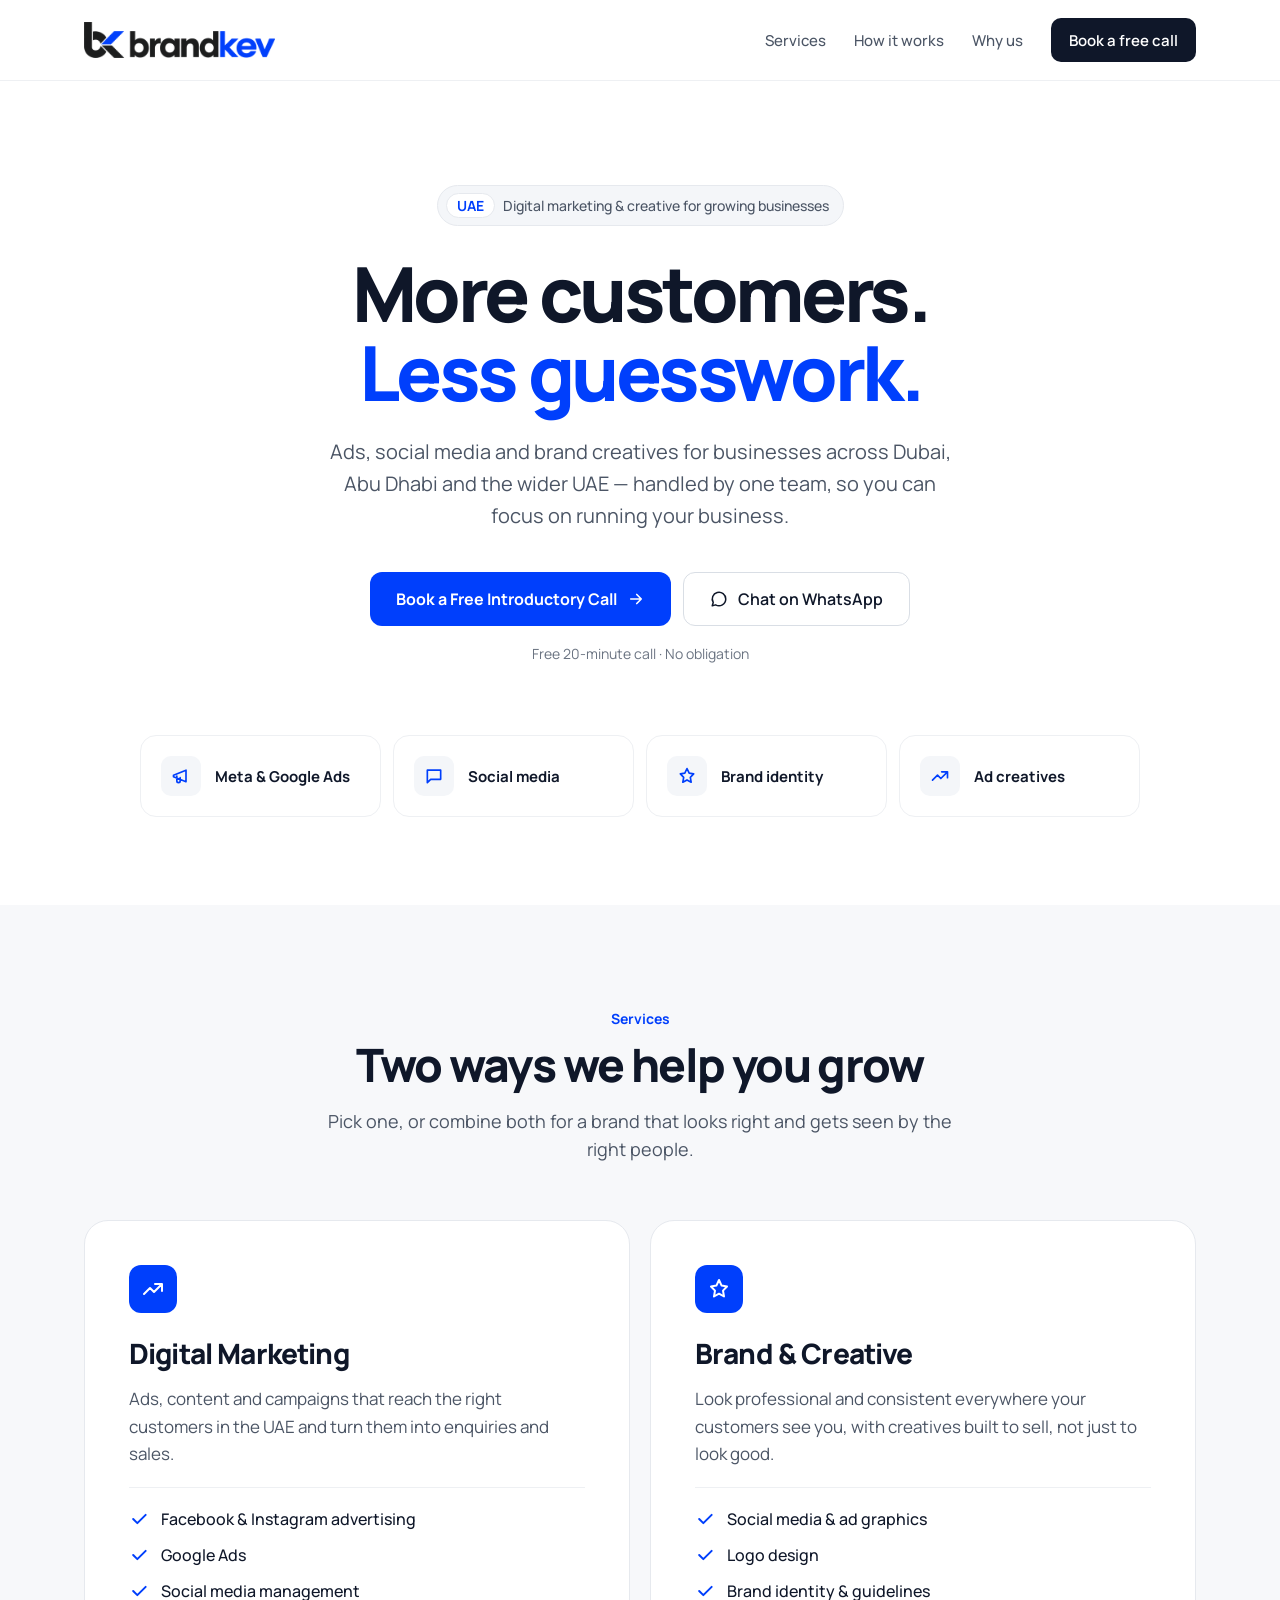
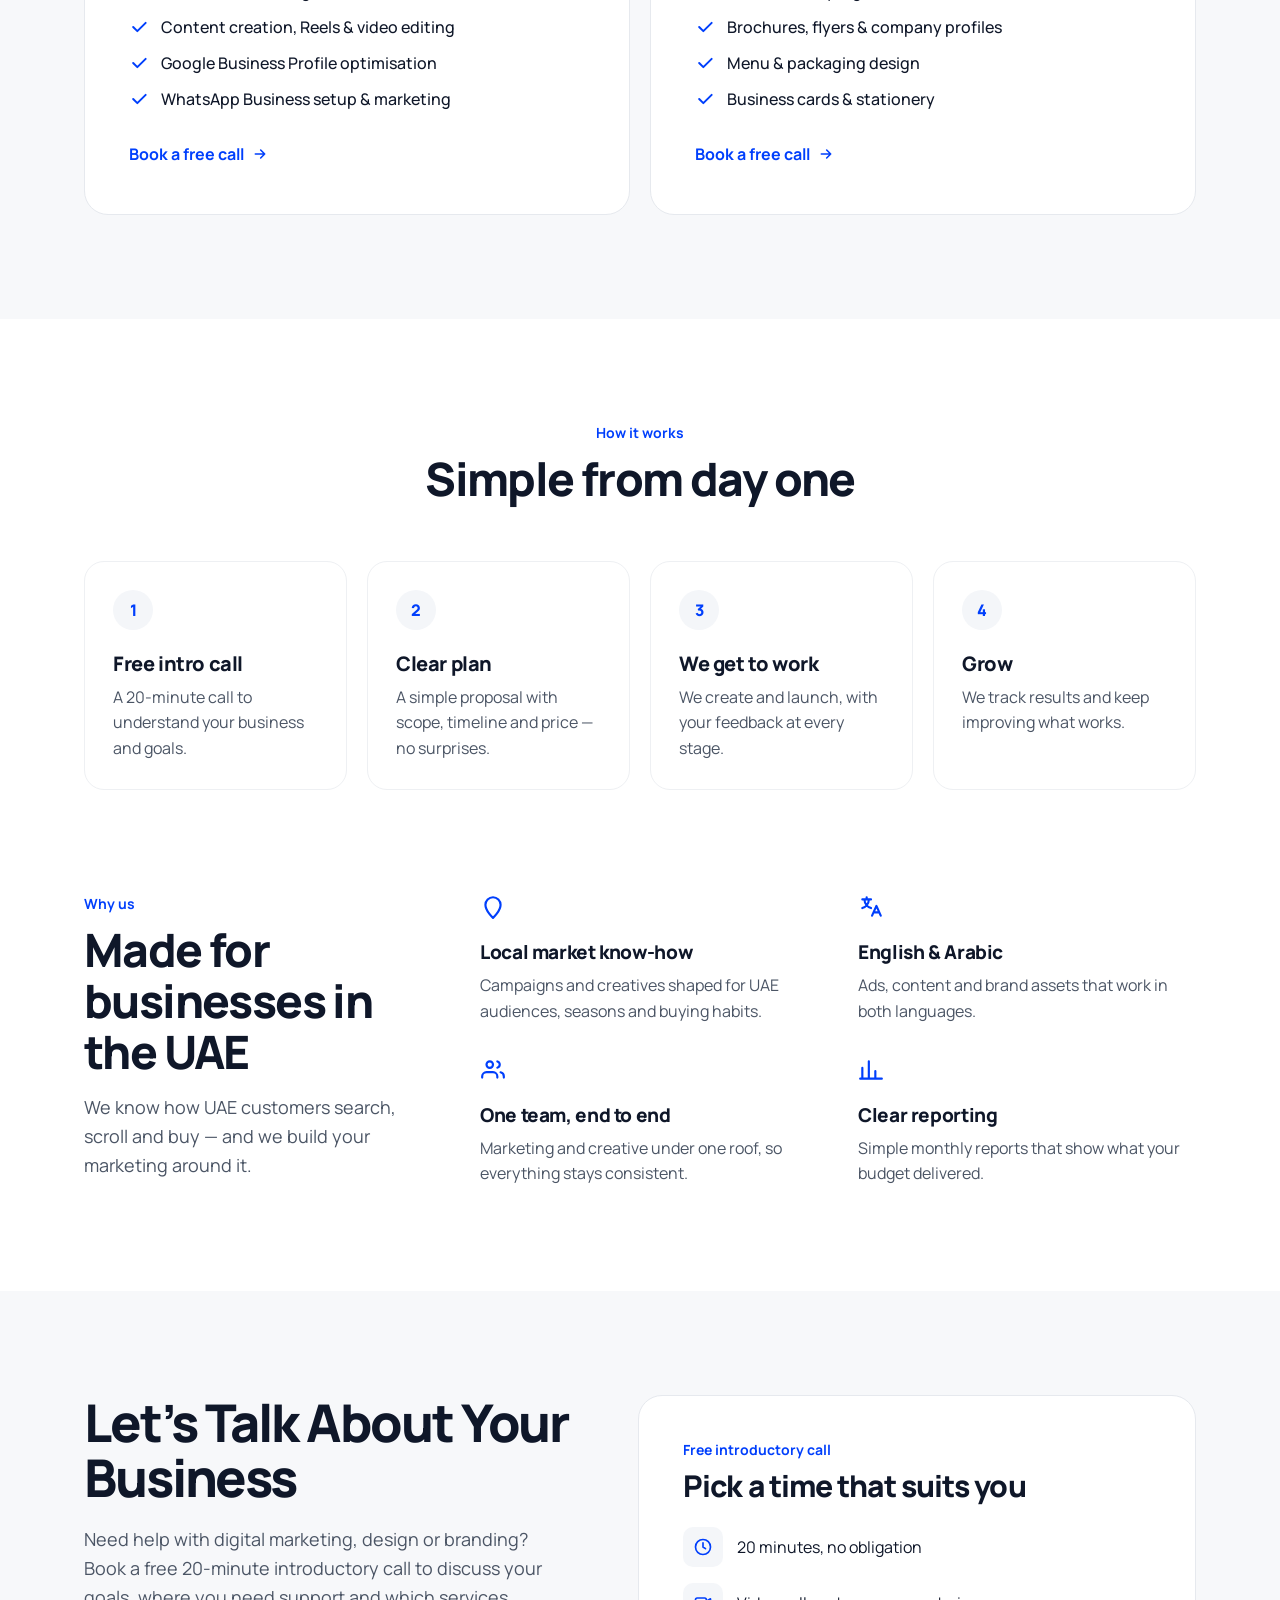
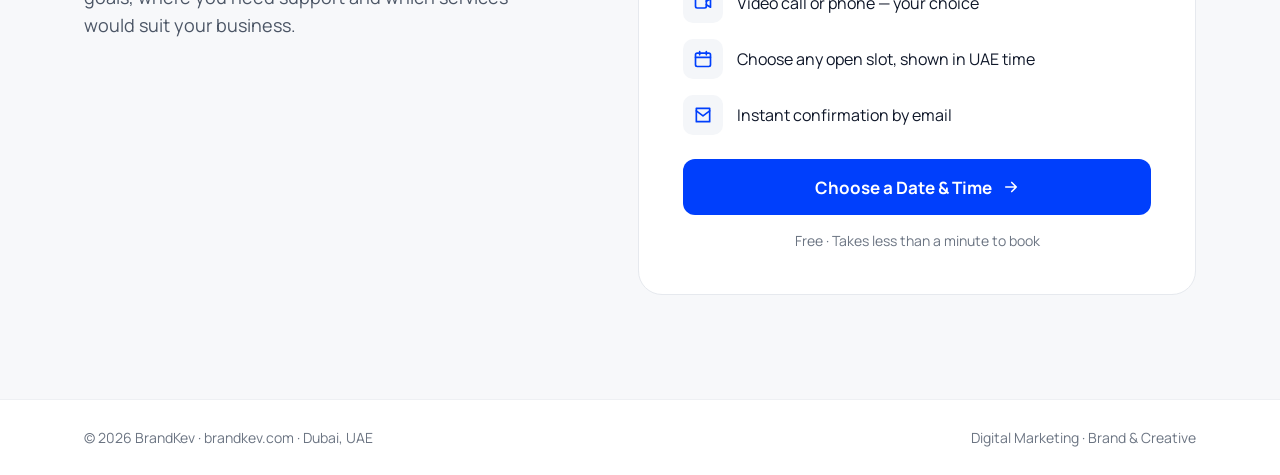
==== index.html @ bb79eb8d "Add files via upload" ====
<!doctype html>
<html lang="en">
<head>
<meta charset="utf-8">
<meta name="viewport" content="width=device-width, initial-scale=1">
<title>BrandKev — Digital Marketing &amp; Brand Creative in the UAE</title>
<meta name="description" content="BrandKev helps UAE businesses get more customers with Facebook, Instagram and Google Ads, social media, and brand creative. Book a free 20-minute introductory call.">
<link rel="icon" type="image/png" href="[data-uri]">
<link rel="preconnect" href="https://fonts.googleapis.com">
<link rel="preconnect" href="https://fonts.gstatic.com" crossorigin>
<link rel="stylesheet" href="https://fonts.googleapis.com/css2?family=Manrope:wght@400;500;600;700;800&display=swap">
<style>
  :root { --ink:#0F1729; --muted:#4B5565; --soft:#6B7482; --line:#EEF0F3; --line2:#E6E9EE; --bg2:#F7F8FA; --chip:#F4F6F9; --accent:#003FFC; }
  * { box-sizing: border-box; }
  html { scroll-behavior: smooth; }
  body { margin: 0; font-family: 'Manrope', system-ui, sans-serif; color: var(--ink); background: #fff; -webkit-font-smoothing: antialiased; }
  a { color: var(--ink); }
  .wrap { max-width: 1160px; margin: 0 auto; padding: 0 24px; }
  h1, h2, h3 { font-weight: 800; margin: 0; }
  h2 { font-size: clamp(32px, 4vw, 46px); line-height: 1.1; letter-spacing: -0.035em; margin-top: 12px; }
  .eyebrow { font-size: 14px; font-weight: 700; color: var(--accent); }
  .lead { font-size: 18px; line-height: 1.6; color: var(--muted); margin: 16px 0 0; }
  .center { text-align: center; max-width: 640px; margin: 0 auto 56px; }
  .btn { display: inline-flex; align-items: center; justify-content: center; gap: 10px; min-height: 52px; padding: 15px 26px; border-radius: 12px; font-weight: 700; font-size: 16px; text-decoration: none; }
  .btn-primary { background: var(--accent); color: #fff; }
  .btn-primary:hover { background: #0033CC; color: #fff; }
  .btn-ghost { background: #fff; border: 1px solid #D9DEE5; color: var(--ink); font-weight: 600; }
  .btn-ghost:hover { border-color: var(--ink); }

  header { border-bottom: 1px solid var(--line); background: #fff; position: sticky; top: 0; z-index: 10; }
  .nav { display: flex; flex-wrap: wrap; align-items: center; justify-content: space-between; gap: 16px; padding-top: 18px; padding-bottom: 18px; }
  .logo { display: flex; align-items: center; gap: 10px; text-decoration: none; }
  .logo-mark { width: 32px; height: 32px; border-radius: 9px; background: var(--accent); color: #fff; font-weight: 800; font-size: 17px; display: flex; align-items: center; justify-content: center; }
  .logo-name { font-weight: 800; font-size: 18px; letter-spacing: -0.02em; }
  nav { display: flex; flex-wrap: wrap; align-items: center; gap: 28px; font-size: 15px; font-weight: 500; }
  nav a { color: var(--muted); text-decoration: none; }
  nav a:hover { color: var(--ink); }
  nav a.nav-cta { background: var(--ink); color: #fff; font-weight: 600; padding: 11px 18px; border-radius: 10px; min-height: 44px; display: inline-flex; align-items: center; }
  @media (max-width: 640px) { nav a:not(.nav-cta) { display: none; } }

  .hero { padding: 104px 0 88px; }
  .hero-inner { max-width: 880px; margin: 0 auto; text-align: center; display: flex; flex-direction: column; align-items: center; }
  .badge { display: inline-flex; align-items: center; gap: 8px; background: var(--chip); border: 1px solid var(--line2); border-radius: 999px; padding: 7px 14px 7px 8px; font-size: 14px; font-weight: 500; color: var(--muted); }
  .badge span { background: #fff; border: 1px solid var(--line2); border-radius: 999px; padding: 2px 10px; font-weight: 700; color: var(--accent); }
  .hero h1 { font-size: clamp(42px, 6.2vw, 76px); line-height: 1.04; letter-spacing: -0.045em; margin-top: 28px; }
  .hero h1 em { font-style: normal; color: var(--accent); }
  .hero p.sub { font-size: 20px; line-height: 1.6; color: var(--muted); max-width: 640px; margin: 24px 0 0; }
  .hero-ctas { display: flex; flex-wrap: wrap; justify-content: center; gap: 12px; margin-top: 40px; }
  .hero .note { font-size: 14px; color: var(--soft); margin: 18px 0 0; }
  .chips { max-width: 1000px; margin: 72px auto 0; display: grid; grid-template-columns: repeat(auto-fit, minmax(200px, 1fr)); gap: 12px; }
  .chip { border: 1px solid var(--line); border-radius: 16px; padding: 20px; display: flex; align-items: center; gap: 14px; font-weight: 700; font-size: 15px; }
  .chip-icon { width: 40px; height: 40px; border-radius: 10px; background: var(--chip); color: var(--accent); display: flex; align-items: center; justify-content: center; flex: none; }

  .services { background: var(--bg2); padding: 104px 0; }
  .svc-grid { display: grid; grid-template-columns: repeat(auto-fit, minmax(min(100%, 340px), 1fr)); gap: 20px; }
  .svc { background: #fff; border: 1px solid var(--line2); border-radius: 24px; padding: clamp(28px, 4vw, 44px); display: flex; flex-direction: column; gap: 16px; }
  .svc-icon { width: 48px; height: 48px; border-radius: 12px; background: var(--accent); color: #fff; display: flex; align-items: center; justify-content: center; }
  .svc h3 { font-size: 28px; line-height: 1.15; letter-spacing: -0.03em; margin-top: 8px; }
  .svc p { font-size: 17px; line-height: 1.6; color: var(--muted); margin: 0; }
  .svc ul { list-style: none; padding: 20px 0 0; margin: 4px 0 0; border-top: 1px solid var(--line); display: flex; flex-direction: column; gap: 14px; font-size: 16px; font-weight: 500; }
  .svc li { display: flex; gap: 12px; align-items: flex-start; }
  .svc li svg { flex: none; margin-top: 1px; }
  .svc .more { margin-top: auto; padding-top: 12px; font-weight: 700; text-decoration: none; color: var(--accent); min-height: 44px; display: inline-flex; align-items: center; gap: 8px; align-self: flex-start; }

  .process { padding: 104px 0; }
  .steps { list-style: none; padding: 0; margin: 0; display: grid; grid-template-columns: repeat(auto-fit, minmax(230px, 1fr)); gap: 20px; }
  .steps li { border: 1px solid var(--line); border-radius: 20px; padding: 28px; }
  .step-num { width: 40px; height: 40px; border-radius: 999px; background: var(--chip); color: var(--accent); font-weight: 800; display: flex; align-items: center; justify-content: center; }
  .steps h3, .why h3 { font-size: 20px; letter-spacing: -0.02em; margin: 20px 0 8px; }
  .steps p, .why p.body { font-size: 16px; line-height: 1.6; color: var(--muted); margin: 0; }

  .why { padding: 0 0 104px; }
  .why-inner { display: flex; flex-wrap: wrap; gap: 56px; align-items: flex-start; }
  .why-intro { flex: 1 1 340px; min-width: 0; }
  .why-grid { flex: 999 1 560px; min-width: 0; display: grid; grid-template-columns: repeat(auto-fit, minmax(240px, 1fr)); gap: 32px 40px; }
  .why-grid h3 { margin-top: 14px; font-size: 19px; }

  .contact { background: var(--bg2); padding: 104px 0; }
  .contact-inner { display: flex; flex-wrap: wrap; gap: 56px; align-items: flex-start; }
  .contact-copy { flex: 1 1 360px; min-width: 0; }
  .contact-copy h2 { font-size: clamp(34px, 4.4vw, 52px); line-height: 1.06; letter-spacing: -0.04em; margin: 0; }
  .contact-copy p { font-size: 18px; line-height: 1.6; color: var(--muted); margin: 20px 0 0; max-width: 460px; }
  .book { flex: 1 1 420px; min-width: 0; background: #fff; border: 1px solid var(--line2); border-radius: 24px; padding: clamp(28px, 3.5vw, 44px); display: flex; flex-direction: column; gap: 24px; }
  .book h3 { font-size: 30px; line-height: 1.15; letter-spacing: -0.03em; margin-top: 10px; }
  .book ul { list-style: none; padding: 0; margin: 0; display: flex; flex-direction: column; gap: 16px; font-size: 16px; }
  .book li { display: flex; gap: 14px; align-items: center; }
  .book .btn { width: 100%; min-height: 56px; font-size: 17px; }
  .book .fine { font-size: 14px; color: var(--soft); margin: -8px 0 0; text-align: center; }

  footer { border-top: 1px solid var(--line); padding: 28px 0; }
  .foot { display: flex; flex-wrap: wrap; justify-content: space-between; gap: 16px; font-size: 14px; color: var(--soft); }
</style>
</head>
<body>

<header>
  <div class="wrap nav">
    <a class="logo" href="#top" aria-label="BrandKev home">
      <img src="[data-uri]" alt="BrandKev" width="192" height="36" style="display:block;height:36px;width:auto">
    </a>
    <nav aria-label="Main">
      <a href="#services">Services</a>
      <a href="#process">How it works</a>
      <a href="#why">Why us</a>
      <a class="nav-cta" href="https://cal.com/free-introductory-call" target="_blank" rel="noopener">Book a free call</a>
    </nav>
  </div>
</header>

<main id="top">
<section class="hero">
  <div class="wrap">
    <div class="hero-inner">
      <div class="badge"><span>UAE</span>Digital marketing &amp; creative for growing businesses</div>
      <h1>More customers.<br><em>Less guesswork.</em></h1>
      <p class="sub">Ads, social media and brand creatives for businesses across Dubai, Abu Dhabi and the wider UAE — handled by one team, so you can focus on running your business.</p>
      <div class="hero-ctas">
        <a class="btn btn-primary" href="https://cal.com/free-introductory-call" target="_blank" rel="noopener">Book a Free Introductory Call
          <svg aria-hidden="true" width="18" height="18" viewBox="0 0 24 24" fill="none" stroke="currentColor" stroke-width="2.2" stroke-linecap="round" stroke-linejoin="round"><path d="M5 12h14M13 6l6 6-6 6"/></svg></a>
        <a class="btn btn-ghost js-whatsapp" href="#contact" target="_blank" rel="noopener">
          <svg aria-hidden="true" width="18" height="18" viewBox="0 0 24 24" fill="none" stroke="currentColor" stroke-width="2" stroke-linecap="round" stroke-linejoin="round"><path d="M21 12a9 9 0 0 1-13.5 7.8L3 21l1.3-4.4A9 9 0 1 1 21 12z"/></svg>Chat on WhatsApp</a>
      </div>
      <p class="note">Free 20-minute call · No obligation</p>
    </div>
    <div class="chips">
      <div class="chip"><span class="chip-icon"><svg aria-hidden="true" width="20" height="20" viewBox="0 0 24 24" fill="none" stroke="currentColor" stroke-width="2" stroke-linecap="round" stroke-linejoin="round"><path d="M3 11l15-6v14L3 13zM7 12v6a2 2 0 0 0 4 0v-4"/></svg></span>Meta &amp; Google Ads</div>
      <div class="chip"><span class="chip-icon"><svg aria-hidden="true" width="20" height="20" viewBox="0 0 24 24" fill="none" stroke="currentColor" stroke-width="2" stroke-linecap="round" stroke-linejoin="round"><path d="M4 5h16v11H8l-4 4z"/></svg></span>Social media</div>
      <div class="chip"><span class="chip-icon"><svg aria-hidden="true" width="20" height="20" viewBox="0 0 24 24" fill="none" stroke="currentColor" stroke-width="2" stroke-linecap="round" stroke-linejoin="round"><path d="M12 3l2.6 5.6L20 9.5l-4 4.1 1 5.9-5-2.8-5 2.8 1-5.9-4-4.1 5.4-.9z"/></svg></span>Brand identity</div>
      <div class="chip"><span class="chip-icon"><svg aria-hidden="true" width="20" height="20" viewBox="0 0 24 24" fill="none" stroke="currentColor" stroke-width="2" stroke-linecap="round" stroke-linejoin="round"><path d="M3 17l6-6 4 4 8-8M14 7h7v7"/></svg></span>Ad creatives</div>
    </div>
  </div>
</section>

<section id="services" class="services">
  <div class="wrap">
    <div class="center">
      <div class="eyebrow">Services</div>
      <h2>Two ways we help you grow</h2>
      <p class="lead">Pick one, or combine both for a brand that looks right and gets seen by the right people.</p>
    </div>
    <div class="svc-grid">
      <article class="svc">
        <div class="svc-icon"><svg aria-hidden="true" width="24" height="24" viewBox="0 0 24 24" fill="none" stroke="currentColor" stroke-width="2" stroke-linecap="round" stroke-linejoin="round"><path d="M3 17l6-6 4 4 8-8M14 7h7v7"/></svg></div>
        <h3>Digital Marketing</h3>
        <p>Ads, content and campaigns that reach the right customers in the UAE and turn them into enquiries and sales.</p>
        <ul>
          <li><svg aria-hidden="true" width="20" height="20" viewBox="0 0 24 24" fill="none" stroke="#003FFC" stroke-width="2.4" stroke-linecap="round" stroke-linejoin="round"><path d="M5 12l5 5L20 7"/></svg>Facebook &amp; Instagram advertising</li>
          <li><svg aria-hidden="true" width="20" height="20" viewBox="0 0 24 24" fill="none" stroke="#003FFC" stroke-width="2.4" stroke-linecap="round" stroke-linejoin="round"><path d="M5 12l5 5L20 7"/></svg>Google Ads</li>
          <li><svg aria-hidden="true" width="20" height="20" viewBox="0 0 24 24" fill="none" stroke="#003FFC" stroke-width="2.4" stroke-linecap="round" stroke-linejoin="round"><path d="M5 12l5 5L20 7"/></svg>Social media management</li>
          <li><svg aria-hidden="true" width="20" height="20" viewBox="0 0 24 24" fill="none" stroke="#003FFC" stroke-width="2.4" stroke-linecap="round" stroke-linejoin="round"><path d="M5 12l5 5L20 7"/></svg>Content creation, Reels &amp; video editing</li>
          <li><svg aria-hidden="true" width="20" height="20" viewBox="0 0 24 24" fill="none" stroke="#003FFC" stroke-width="2.4" stroke-linecap="round" stroke-linejoin="round"><path d="M5 12l5 5L20 7"/></svg>Google Business Profile optimisation</li>
          <li><svg aria-hidden="true" width="20" height="20" viewBox="0 0 24 24" fill="none" stroke="#003FFC" stroke-width="2.4" stroke-linecap="round" stroke-linejoin="round"><path d="M5 12l5 5L20 7"/></svg>WhatsApp Business setup &amp; marketing</li>
        </ul>
        <a class="more" href="https://cal.com/free-introductory-call" target="_blank" rel="noopener">Book a free call
          <svg aria-hidden="true" width="16" height="16" viewBox="0 0 24 24" fill="none" stroke="currentColor" stroke-width="2.4" stroke-linecap="round" stroke-linejoin="round"><path d="M5 12h14M13 6l6 6-6 6"/></svg></a>
      </article>
      <article class="svc">
        <div class="svc-icon"><svg aria-hidden="true" width="24" height="24" viewBox="0 0 24 24" fill="none" stroke="currentColor" stroke-width="2" stroke-linecap="round" stroke-linejoin="round"><path d="M12 3l2.6 5.6L20 9.5l-4 4.1 1 5.9-5-2.8-5 2.8 1-5.9-4-4.1 5.4-.9z"/></svg></div>
        <h3>Brand &amp; Creative</h3>
        <p>Look professional and consistent everywhere your customers see you, with creatives built to sell, not just to look good.</p>
        <ul>
          <li><svg aria-hidden="true" width="20" height="20" viewBox="0 0 24 24" fill="none" stroke="#003FFC" stroke-width="2.4" stroke-linecap="round" stroke-linejoin="round"><path d="M5 12l5 5L20 7"/></svg>Social media &amp; ad graphics</li>
          <li><svg aria-hidden="true" width="20" height="20" viewBox="0 0 24 24" fill="none" stroke="#003FFC" stroke-width="2.4" stroke-linecap="round" stroke-linejoin="round"><path d="M5 12l5 5L20 7"/></svg>Logo design</li>
          <li><svg aria-hidden="true" width="20" height="20" viewBox="0 0 24 24" fill="none" stroke="#003FFC" stroke-width="2.4" stroke-linecap="round" stroke-linejoin="round"><path d="M5 12l5 5L20 7"/></svg>Brand identity &amp; guidelines</li>
          <li><svg aria-hidden="true" width="20" height="20" viewBox="0 0 24 24" fill="none" stroke="#003FFC" stroke-width="2.4" stroke-linecap="round" stroke-linejoin="round"><path d="M5 12l5 5L20 7"/></svg>Brochures, flyers &amp; company profiles</li>
          <li><svg aria-hidden="true" width="20" height="20" viewBox="0 0 24 24" fill="none" stroke="#003FFC" stroke-width="2.4" stroke-linecap="round" stroke-linejoin="round"><path d="M5 12l5 5L20 7"/></svg>Menu &amp; packaging design</li>
          <li><svg aria-hidden="true" width="20" height="20" viewBox="0 0 24 24" fill="none" stroke="#003FFC" stroke-width="2.4" stroke-linecap="round" stroke-linejoin="round"><path d="M5 12l5 5L20 7"/></svg>Business cards &amp; stationery</li>
        </ul>
        <a class="more" href="https://cal.com/free-introductory-call" target="_blank" rel="noopener">Book a free call
          <svg aria-hidden="true" width="16" height="16" viewBox="0 0 24 24" fill="none" stroke="currentColor" stroke-width="2.4" stroke-linecap="round" stroke-linejoin="round"><path d="M5 12h14M13 6l6 6-6 6"/></svg></a>
      </article>
    </div>
  </div>
</section>

<section id="process" class="process">
  <div class="wrap">
    <div class="center">
      <div class="eyebrow">How it works</div>
      <h2>Simple from day one</h2>
    </div>
    <ol class="steps">
      <li><div class="step-num">1</div><h3>Free intro call</h3><p>A 20-minute call to understand your business and goals.</p></li>
      <li><div class="step-num">2</div><h3>Clear plan</h3><p>A simple proposal with scope, timeline and price — no surprises.</p></li>
      <li><div class="step-num">3</div><h3>We get to work</h3><p>We create and launch, with your feedback at every stage.</p></li>
      <li><div class="step-num">4</div><h3>Grow</h3><p>We track results and keep improving what works.</p></li>
    </ol>
  </div>
</section>

<section id="why" class="why">
  <div class="wrap why-inner">
    <div class="why-intro">
      <div class="eyebrow">Why us</div>
      <h2>Made for businesses in the UAE</h2>
      <p class="lead">We know how UAE customers search, scroll and buy — and we build your marketing around it.</p>
    </div>
    <div class="why-grid">
      <div><svg aria-hidden="true" width="26" height="26" viewBox="0 0 24 24" fill="none" stroke="#003FFC" stroke-width="2" stroke-linecap="round" stroke-linejoin="round"><path d="M12 22s7-6.2 7-12a7 7 0 0 0-14 0c0 5.8 7 12 7 12z"/></svg><h3>Local market know-how</h3><p class="body">Campaigns and creatives shaped for UAE audiences, seasons and buying habits.</p></div>
      <div><svg aria-hidden="true" width="26" height="26" viewBox="0 0 24 24" fill="none" stroke="#003FFC" stroke-width="2" stroke-linecap="round" stroke-linejoin="round"><path d="M4 5h8M8 3v2M6 5c0 4 3 7 6 8M10 5c0 4-3 7-6 8M13 20l4-9 4 9M14.5 17h5"/></svg><h3>English &amp; Arabic</h3><p class="body">Ads, content and brand assets that work in both languages.</p></div>
      <div><svg aria-hidden="true" width="26" height="26" viewBox="0 0 24 24" fill="none" stroke="#003FFC" stroke-width="2" stroke-linecap="round" stroke-linejoin="round"><path d="M16 19v-1a4 4 0 0 0-4-4H6a4 4 0 0 0-4 4v1M9 4a3 3 0 1 0 0 6 3 3 0 0 0 0-6M22 19v-1a4 4 0 0 0-3-3.9M16 4.1a3 3 0 0 1 0 5.8"/></svg><h3>One team, end to end</h3><p class="body">Marketing and creative under one roof, so everything stays consistent.</p></div>
      <div><svg aria-hidden="true" width="26" height="26" viewBox="0 0 24 24" fill="none" stroke="#003FFC" stroke-width="2" stroke-linecap="round" stroke-linejoin="round"><path d="M4 20V10M10 20V4M16 20v-7M22 20H2"/></svg><h3>Clear reporting</h3><p class="body">Simple monthly reports that show what your budget delivered.</p></div>
    </div>
  </div>
</section>

<section id="contact" class="contact">
  <div class="wrap contact-inner">
    <div class="contact-copy">
      <h2>Let’s Talk About Your Business</h2>
      <p>Need help with digital marketing, design or branding? Book a free 20-minute introductory call to discuss your goals, where you need support and which services would suit your business.</p>
    </div>
    <div class="book">
      <div>
        <div class="eyebrow">Free introductory call</div>
        <h3>Pick a time that suits you</h3>
      </div>
      <ul>
        <li><span class="chip-icon"><svg aria-hidden="true" width="20" height="20" viewBox="0 0 24 24" fill="none" stroke="currentColor" stroke-width="2" stroke-linecap="round" stroke-linejoin="round"><circle cx="12" cy="12" r="9"/><path d="M12 7v5l3 2"/></svg></span>20 minutes, no obligation</li>
        <li><span class="chip-icon"><svg aria-hidden="true" width="20" height="20" viewBox="0 0 24 24" fill="none" stroke="currentColor" stroke-width="2" stroke-linecap="round" stroke-linejoin="round"><rect x="3" y="6" width="13" height="12" rx="2"/><path d="M16 10l5-3v10l-5-3"/></svg></span>Video call or phone — your choice</li>
        <li><span class="chip-icon"><svg aria-hidden="true" width="20" height="20" viewBox="0 0 24 24" fill="none" stroke="currentColor" stroke-width="2" stroke-linecap="round" stroke-linejoin="round"><rect x="3" y="5" width="18" height="16" rx="2"/><path d="M3 10h18M8 3v4M16 3v4"/></svg></span>Choose any open slot, shown in UAE time</li>
        <li><span class="chip-icon"><svg aria-hidden="true" width="20" height="20" viewBox="0 0 24 24" fill="none" stroke="currentColor" stroke-width="2" stroke-linecap="round" stroke-linejoin="round"><path d="M4 4h16v16H4z"/><path d="M4 7l8 6 8-6"/></svg></span>Instant confirmation by email</li>
      </ul>
      <a class="btn btn-primary" href="https://cal.com/free-introductory-call" target="_blank" rel="noopener">Choose a Date &amp; Time
        <svg aria-hidden="true" width="18" height="18" viewBox="0 0 24 24" fill="none" stroke="currentColor" stroke-width="2.2" stroke-linecap="round" stroke-linejoin="round"><path d="M5 12h14M13 6l6 6-6 6"/></svg></a>
      <p class="fine">Free · Takes less than a minute to book</p>
    </div>
  </div>
</section>
</main>

<footer>
  <div class="wrap foot">
    <span>© 2026 BrandKev · brandkev.com · Dubai, UAE</span>
    <span>Digital Marketing · Brand &amp; Creative</span>
  </div>
</footer>

<script>
  // Builds the WhatsApp link when the page loads, so the number isn't written out in the page text.
  (function () {
    var p = ['971', '528', '652', '872'];
    var msg = encodeURIComponent("Hi BrandKev, I'd like to know more about your services.");
    var url = 'https://wa.me/' + p.join('') + '?text=' + msg;
    document.querySelectorAll('.js-whatsapp').forEach(function (a) { a.href = url; });
  })();
</script>
</body>
</html>
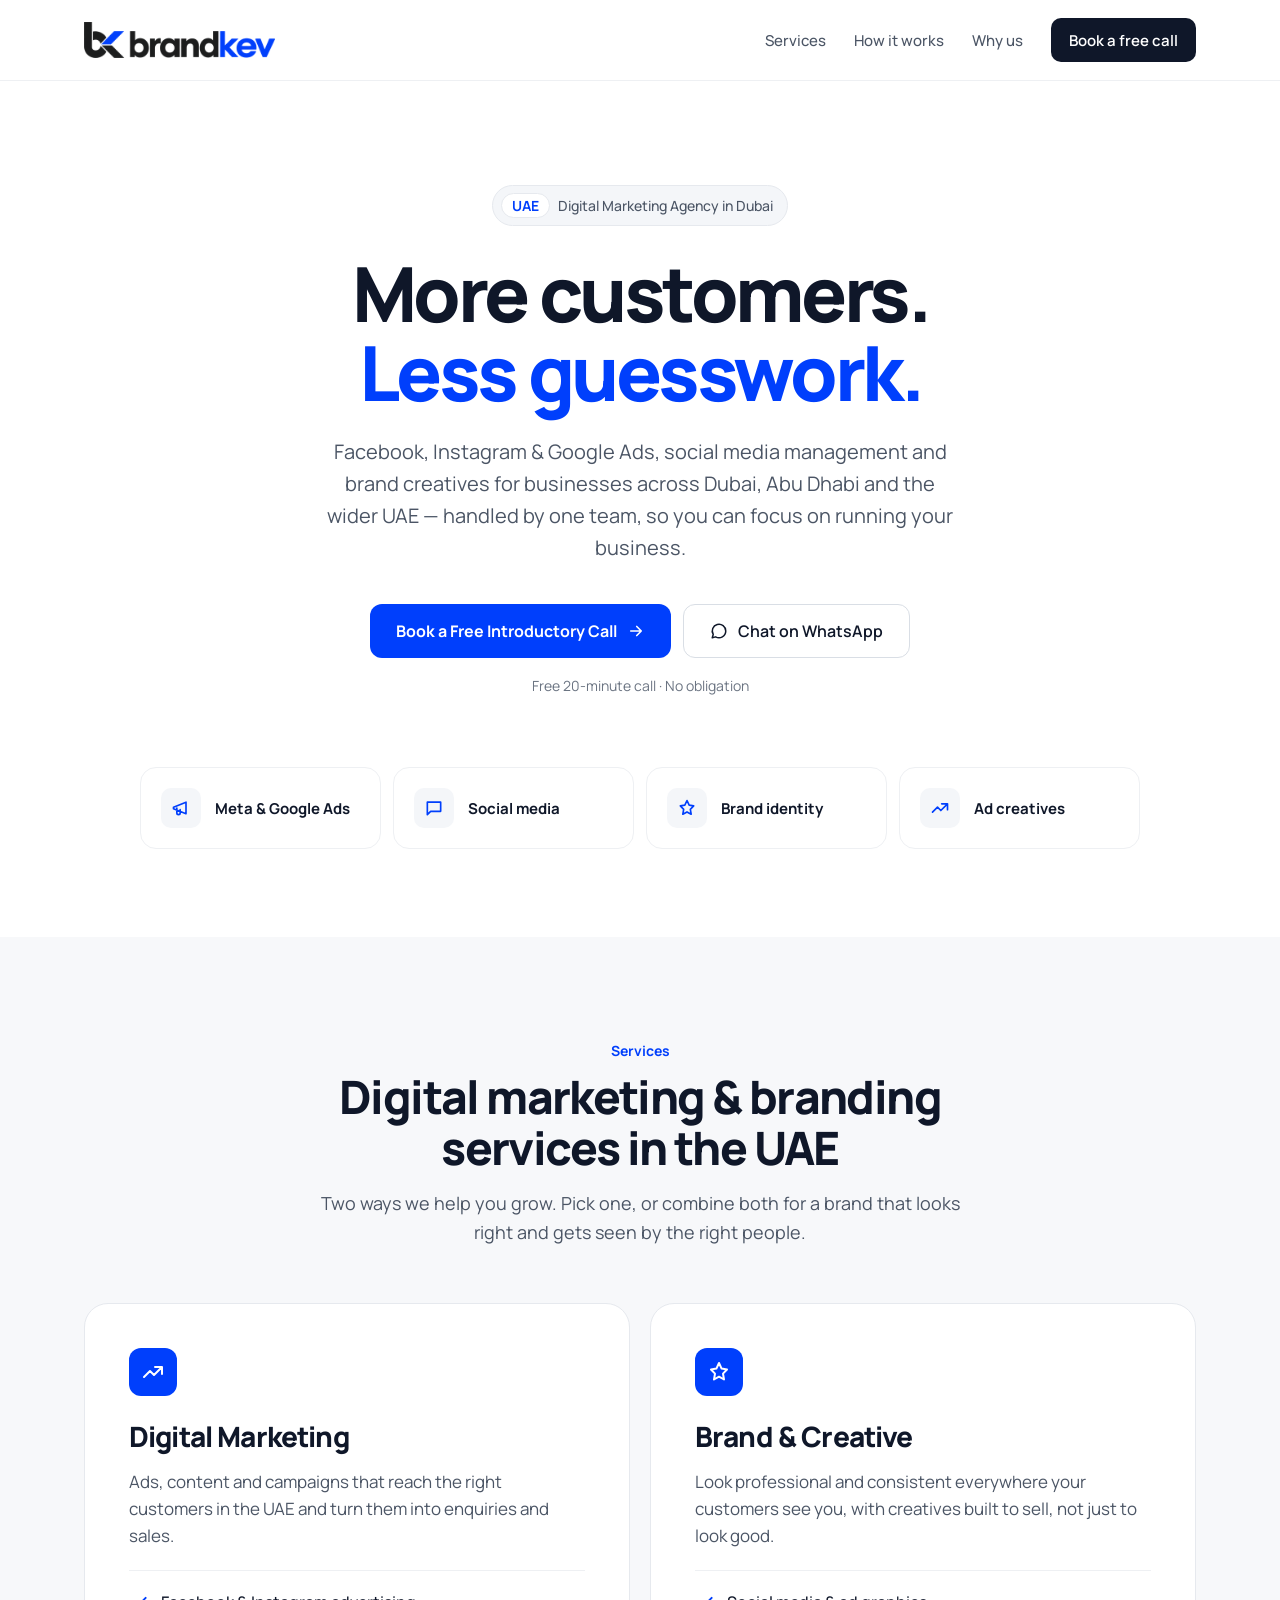
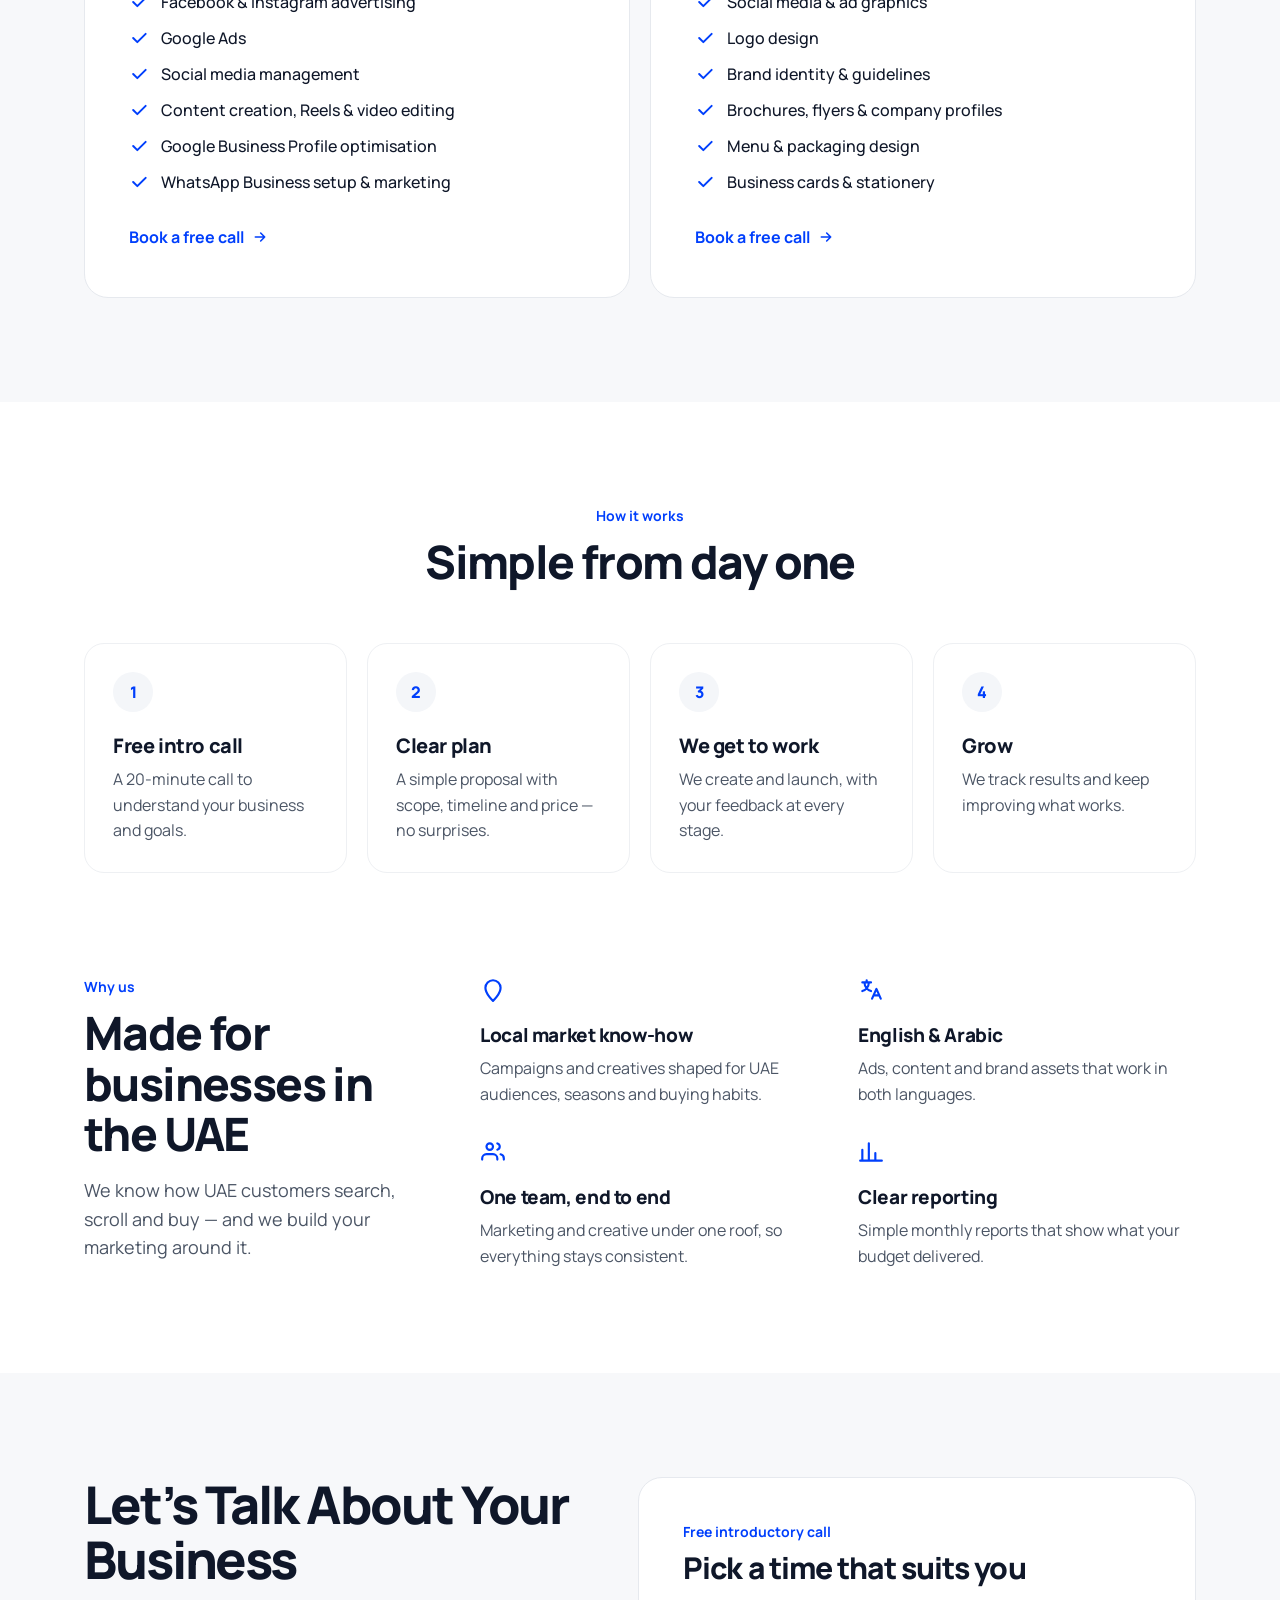
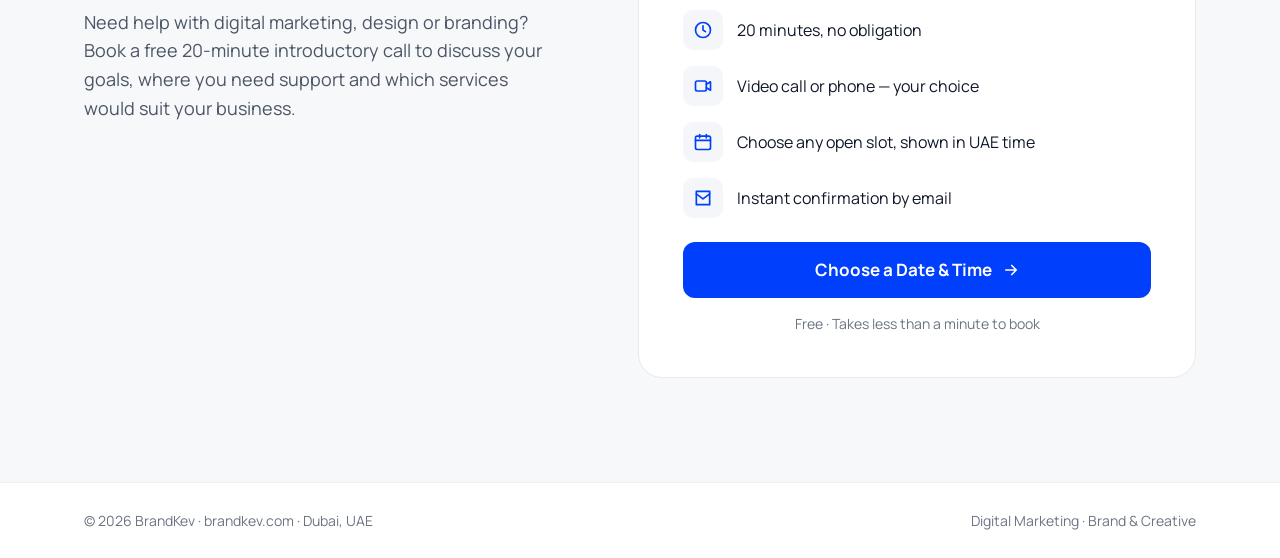
==== commit 6d3d8a86: "Add files via upload" ====
--- a/index.html
+++ b/index.html
@@ -3,8 +3,75 @@
 <head>
 <meta charset="utf-8">
 <meta name="viewport" content="width=device-width, initial-scale=1">
-<title>BrandKev — Digital Marketing &amp; Brand Creative in the UAE</title>
-<meta name="description" content="BrandKev helps UAE businesses get more customers with Facebook, Instagram and Google Ads, social media, and brand creative. Book a free 20-minute introductory call.">
+<title>BrandKev | Digital Marketing Agency in Dubai, UAE</title>
+<meta name="description" content="BrandKev is a digital marketing agency in Dubai helping UAE businesses grow with Facebook, Instagram &amp; Google Ads, social media management and brand design. Book a free 20-minute call.">
+<link rel="canonical" href="https://www.brandkev.com/">
+<meta name="robots" content="index, follow">
+<meta name="theme-color" content="#003FFC">
+<link rel="apple-touch-icon" href="/apple-touch-icon.png">
+
+<meta property="og:type" content="website">
+<meta property="og:site_name" content="BrandKev">
+<meta property="og:locale" content="en_AE">
+<meta property="og:url" content="https://www.brandkev.com/">
+<meta property="og:title" content="BrandKev | Digital Marketing Agency in Dubai, UAE">
+<meta property="og:description" content="Ads, social media and brand creatives for businesses across Dubai, Abu Dhabi and the UAE. Book a free 20-minute introductory call.">
+<meta property="og:image" content="https://www.brandkev.com/og-image.png">
+<meta property="og:image:width" content="1200">
+<meta property="og:image:height" content="630">
+<meta property="og:image:alt" content="BrandKev — Digital Marketing &amp; Brand Creative, Dubai and the UAE">
+<meta name="twitter:card" content="summary_large_image">
+<meta name="twitter:title" content="BrandKev | Digital Marketing Agency in Dubai, UAE">
+<meta name="twitter:description" content="Ads, social media and brand creatives for businesses across Dubai, Abu Dhabi and the UAE.">
+<meta name="twitter:image" content="https://www.brandkev.com/og-image.png">
+
+<script type="application/ld+json">
+{
+  "@context": "https://schema.org",
+  "@type": "ProfessionalService",
+  "@id": "https://www.brandkev.com/#business",
+  "name": "BrandKev",
+  "description": "Digital marketing and brand creative agency for businesses in Dubai and across the UAE.",
+  "url": "https://www.brandkev.com/",
+  "logo": "https://www.brandkev.com/logo-full.png",
+  "image": "https://www.brandkev.com/og-image.png",
+  "address": { "@type": "PostalAddress", "addressLocality": "Dubai", "addressCountry": "AE" },
+  "areaServed": [
+    { "@type": "City", "name": "Dubai" },
+    { "@type": "City", "name": "Abu Dhabi" },
+    { "@type": "City", "name": "Sharjah" },
+    { "@type": "Country", "name": "United Arab Emirates" }
+  ],
+  "knowsLanguage": ["en", "ar"],
+  "hasOfferCatalog": {
+    "@type": "OfferCatalog",
+    "name": "Services",
+    "itemListElement": [
+      { "@type": "OfferCatalog", "name": "Digital Marketing", "itemListElement": [
+        { "@type": "Offer", "itemOffered": { "@type": "Service", "name": "Facebook & Instagram advertising" } },
+        { "@type": "Offer", "itemOffered": { "@type": "Service", "name": "Google Ads management" } },
+        { "@type": "Offer", "itemOffered": { "@type": "Service", "name": "Social media management" } },
+        { "@type": "Offer", "itemOffered": { "@type": "Service", "name": "Content creation, Reels & video editing" } },
+        { "@type": "Offer", "itemOffered": { "@type": "Service", "name": "Google Business Profile optimisation" } },
+        { "@type": "Offer", "itemOffered": { "@type": "Service", "name": "WhatsApp Business setup & marketing" } }
+      ]},
+      { "@type": "OfferCatalog", "name": "Brand & Creative", "itemListElement": [
+        { "@type": "Offer", "itemOffered": { "@type": "Service", "name": "Social media & ad graphics" } },
+        { "@type": "Offer", "itemOffered": { "@type": "Service", "name": "Logo design" } },
+        { "@type": "Offer", "itemOffered": { "@type": "Service", "name": "Brand identity & guidelines" } },
+        { "@type": "Offer", "itemOffered": { "@type": "Service", "name": "Brochures, flyers & company profiles" } },
+        { "@type": "Offer", "itemOffered": { "@type": "Service", "name": "Menu & packaging design" } },
+        { "@type": "Offer", "itemOffered": { "@type": "Service", "name": "Business cards & stationery" } }
+      ]}
+    ]
+  },
+  "potentialAction": {
+    "@type": "ReserveAction",
+    "name": "Book a free 20-minute introductory call",
+    "target": "https://cal.com/free-introductory-call"
+  }
+}
+</script>
 <link rel="icon" type="image/png" href="[data-uri]">
 <link rel="preconnect" href="https://fonts.googleapis.com">
 <link rel="preconnect" href="https://fonts.gstatic.com" crossorigin>
@@ -42,7 +109,8 @@
   .hero-inner { max-width: 880px; margin: 0 auto; text-align: center; display: flex; flex-direction: column; align-items: center; }
   .badge { display: inline-flex; align-items: center; gap: 8px; background: var(--chip); border: 1px solid var(--line2); border-radius: 999px; padding: 7px 14px 7px 8px; font-size: 14px; font-weight: 500; color: var(--muted); }
   .badge span { background: #fff; border: 1px solid var(--line2); border-radius: 999px; padding: 2px 10px; font-weight: 700; color: var(--accent); }
-  .hero h1 { font-size: clamp(42px, 6.2vw, 76px); line-height: 1.04; letter-spacing: -0.045em; margin-top: 28px; }
+  .hero h1 { display: flex; flex-direction: column; align-items: center; margin: 0; }
+  .hero h1 .headline { display: block; font-size: clamp(42px, 6.2vw, 76px); line-height: 1.04; letter-spacing: -0.045em; margin-top: 28px; }
   .hero h1 em { font-style: normal; color: var(--accent); }
   .hero p.sub { font-size: 20px; line-height: 1.6; color: var(--muted); max-width: 640px; margin: 24px 0 0; }
   .hero-ctas { display: flex; flex-wrap: wrap; justify-content: center; gap: 12px; margin-top: 40px; }
@@ -111,9 +179,8 @@
 <section class="hero">
   <div class="wrap">
     <div class="hero-inner">
-      <div class="badge"><span>UAE</span>Digital marketing &amp; creative for growing businesses</div>
-      <h1>More customers.<br><em>Less guesswork.</em></h1>
-      <p class="sub">Ads, social media and brand creatives for businesses across Dubai, Abu Dhabi and the wider UAE — handled by one team, so you can focus on running your business.</p>
+      <h1><span class="badge"><span>UAE</span>Digital Marketing Agency in Dubai</span><span class="headline">More customers.<br><em>Less guesswork.</em></span></h1>
+      <p class="sub">Facebook, Instagram &amp; Google Ads, social media management and brand creatives for businesses across Dubai, Abu Dhabi and the wider UAE — handled by one team, so you can focus on running your business.</p>
       <div class="hero-ctas">
         <a class="btn btn-primary" href="https://cal.com/free-introductory-call" target="_blank" rel="noopener">Book a Free Introductory Call
           <svg aria-hidden="true" width="18" height="18" viewBox="0 0 24 24" fill="none" stroke="currentColor" stroke-width="2.2" stroke-linecap="round" stroke-linejoin="round"><path d="M5 12h14M13 6l6 6-6 6"/></svg></a>
@@ -135,8 +202,8 @@
   <div class="wrap">
     <div class="center">
       <div class="eyebrow">Services</div>
-      <h2>Two ways we help you grow</h2>
-      <p class="lead">Pick one, or combine both for a brand that looks right and gets seen by the right people.</p>
+      <h2>Digital marketing &amp; branding services in the UAE</h2>
+      <p class="lead">Two ways we help you grow. Pick one, or combine both for a brand that looks right and gets seen by the right people.</p>
     </div>
     <div class="svc-grid">
       <article class="svc">
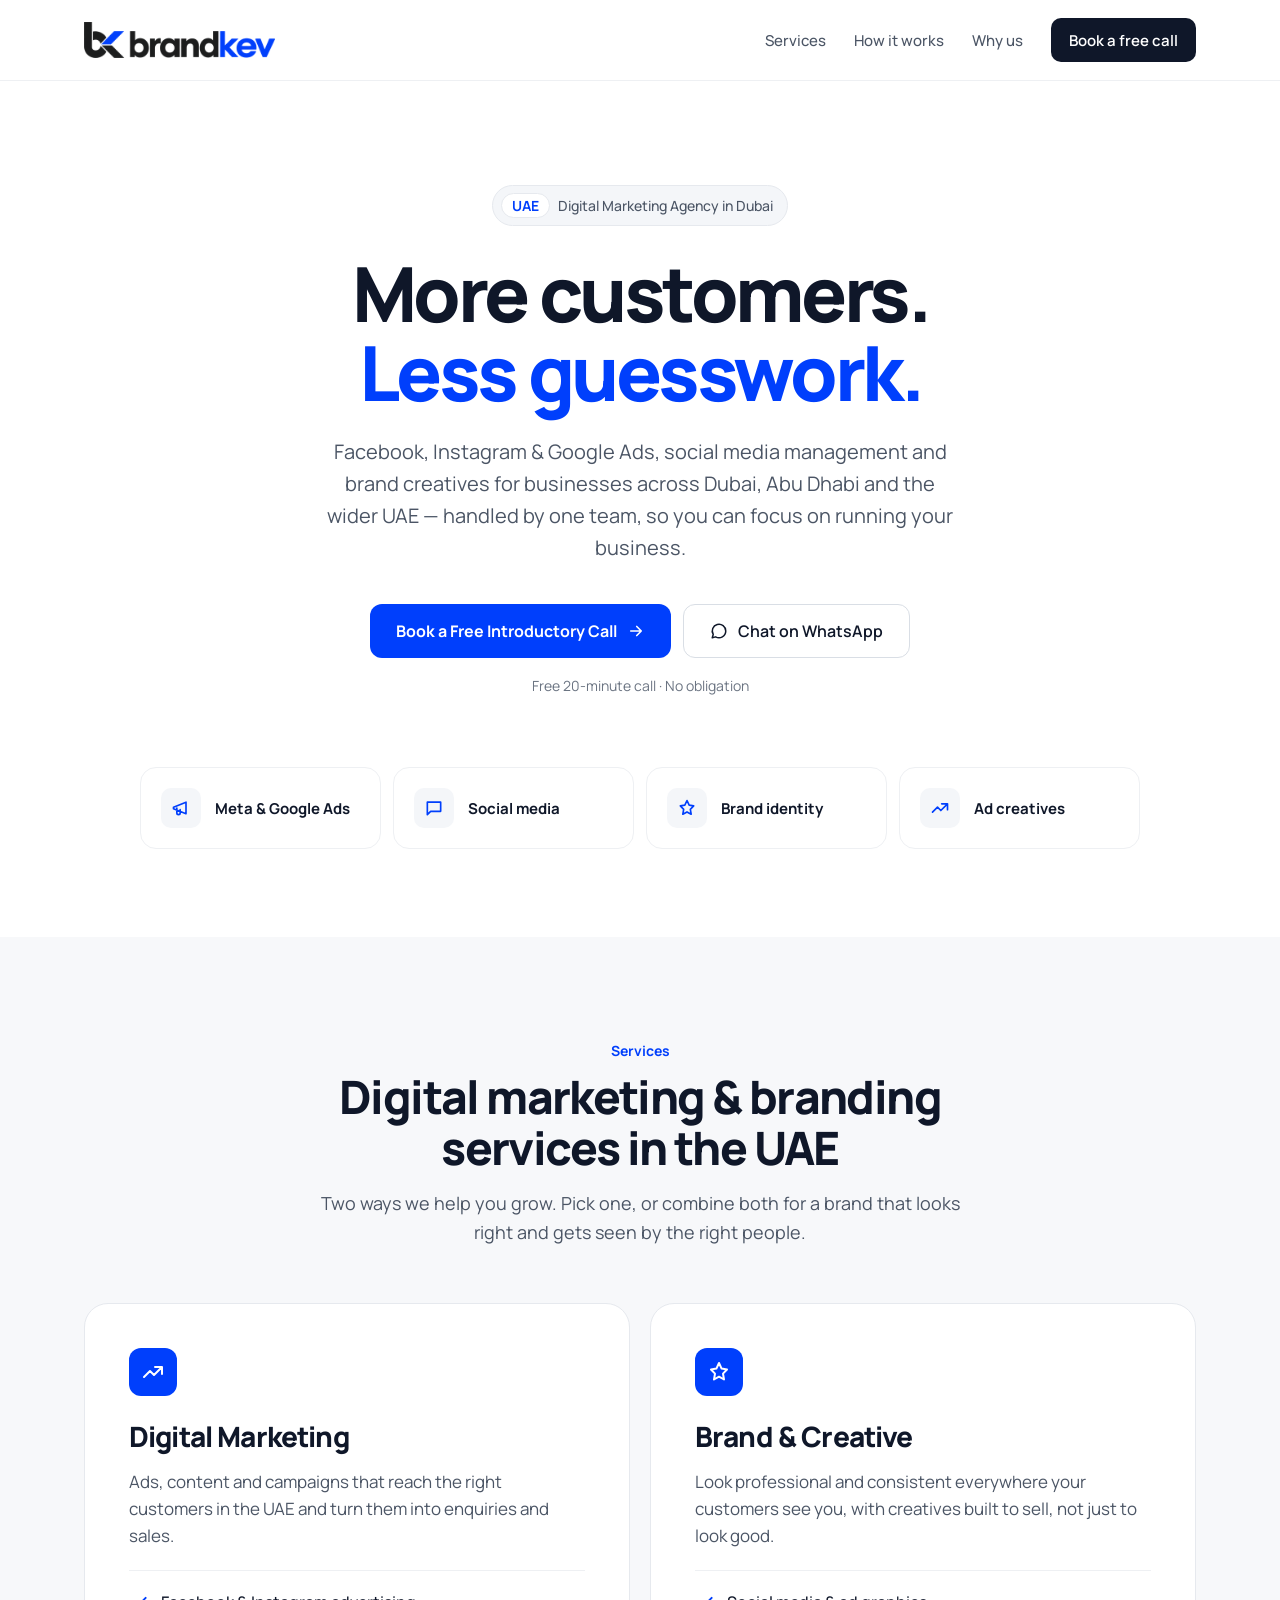
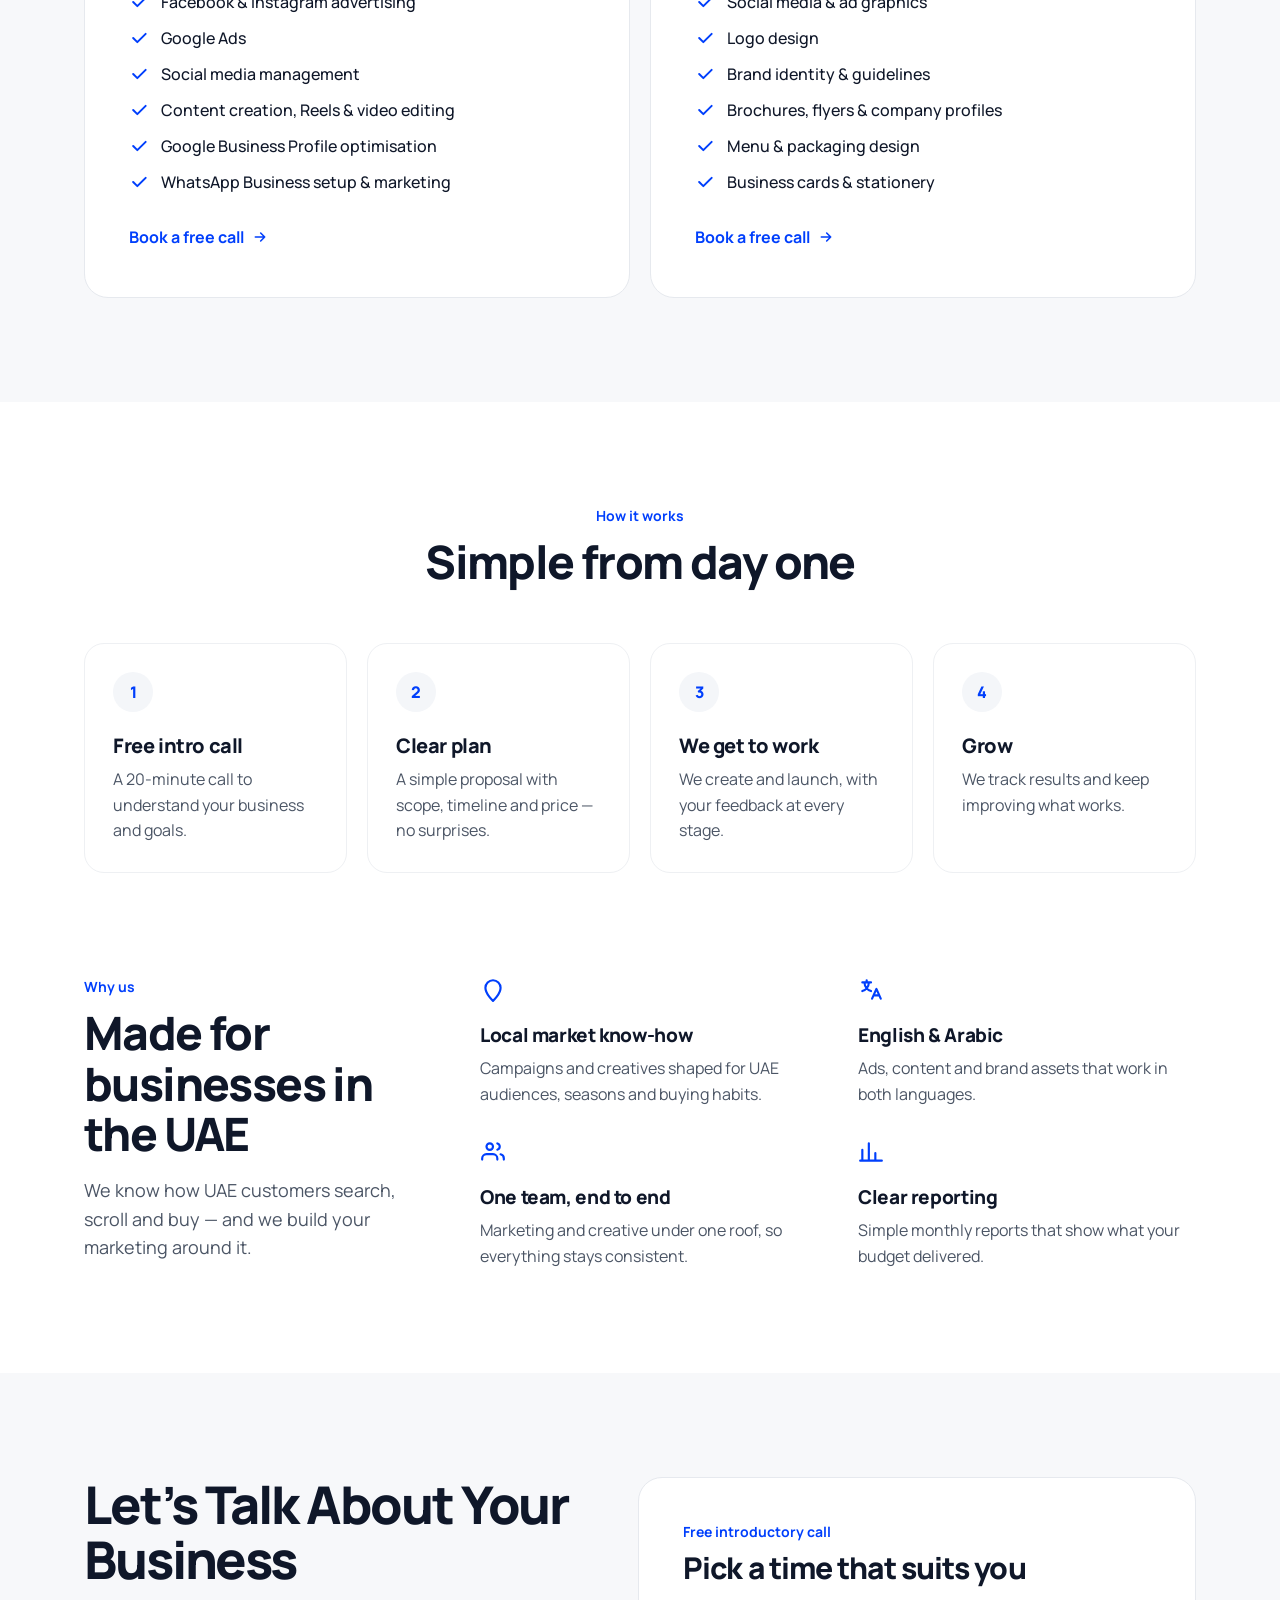
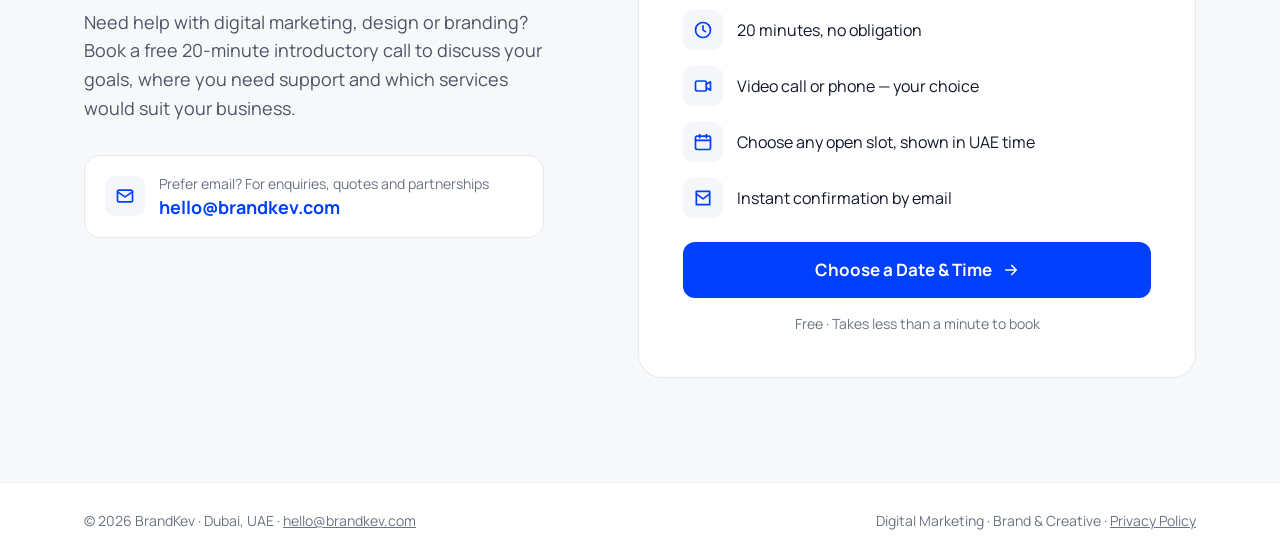
==== commit ffb1eb5c: "Add files via upload" ====
--- a/index.html
+++ b/index.html
@@ -33,6 +33,7 @@
   "name": "BrandKev",
   "description": "Digital marketing and brand creative agency for businesses in Dubai and across the UAE.",
   "url": "https://www.brandkev.com/",
+  "email": "hello@brandkev.com",
   "logo": "https://www.brandkev.com/logo-full.png",
   "image": "https://www.brandkev.com/og-image.png",
   "address": { "@type": "PostalAddress", "addressLocality": "Dubai", "addressCountry": "AE" },
@@ -148,6 +149,10 @@
   .contact-copy { flex: 1 1 360px; min-width: 0; }
   .contact-copy h2 { font-size: clamp(34px, 4.4vw, 52px); line-height: 1.06; letter-spacing: -0.04em; margin: 0; }
   .contact-copy p { font-size: 18px; line-height: 1.6; color: var(--muted); margin: 20px 0 0; max-width: 460px; }
+  .email-box { display: flex; gap: 14px; align-items: center; margin-top: 32px; padding: 18px 20px; background: #fff; border: 1px solid var(--line2); border-radius: 16px; max-width: 460px; }
+  .email-label { font-size: 14px; color: var(--soft); }
+  .email-link { display: inline-block; margin-top: 2px; font-size: 18px; font-weight: 700; color: var(--accent); text-decoration: none; }
+  .email-link:hover { text-decoration: underline; }
   .book { flex: 1 1 420px; min-width: 0; background: #fff; border: 1px solid var(--line2); border-radius: 24px; padding: clamp(28px, 3.5vw, 44px); display: flex; flex-direction: column; gap: 24px; }
   .book h3 { font-size: 30px; line-height: 1.15; letter-spacing: -0.03em; margin-top: 10px; }
   .book ul { list-style: none; padding: 0; margin: 0; display: flex; flex-direction: column; gap: 16px; font-size: 16px; }
@@ -276,6 +281,13 @@
     <div class="contact-copy">
       <h2>Let’s Talk About Your Business</h2>
       <p>Need help with digital marketing, design or branding? Book a free 20-minute introductory call to discuss your goals, where you need support and which services would suit your business.</p>
+      <div class="email-box">
+        <span class="chip-icon"><svg aria-hidden="true" width="20" height="20" viewBox="0 0 24 24" fill="none" stroke="currentColor" stroke-width="2" stroke-linecap="round" stroke-linejoin="round"><rect x="3" y="5" width="18" height="14" rx="2"/><path d="M3 7l9 6 9-6"/></svg></span>
+        <div>
+          <div class="email-label">Prefer email? For enquiries, quotes and partnerships</div>
+          <a class="email-link" href="mailto:hello@brandkev.com?subject=Enquiry%20from%20brandkev.com">hello@brandkev.com</a>
+        </div>
+      </div>
     </div>
     <div class="book">
       <div>
@@ -298,8 +310,8 @@
 
 <footer>
   <div class="wrap foot">
-    <span>© 2026 BrandKev · brandkev.com · Dubai, UAE</span>
-    <span>Digital Marketing · Brand &amp; Creative</span>
+    <span>© 2026 BrandKev · Dubai, UAE · <a href="mailto:hello@brandkev.com" style="color: inherit">hello@brandkev.com</a></span>
+    <span>Digital Marketing · Brand &amp; Creative · <a href="/privacy" style="color: inherit">Privacy Policy</a></span>
   </div>
 </footer>
 
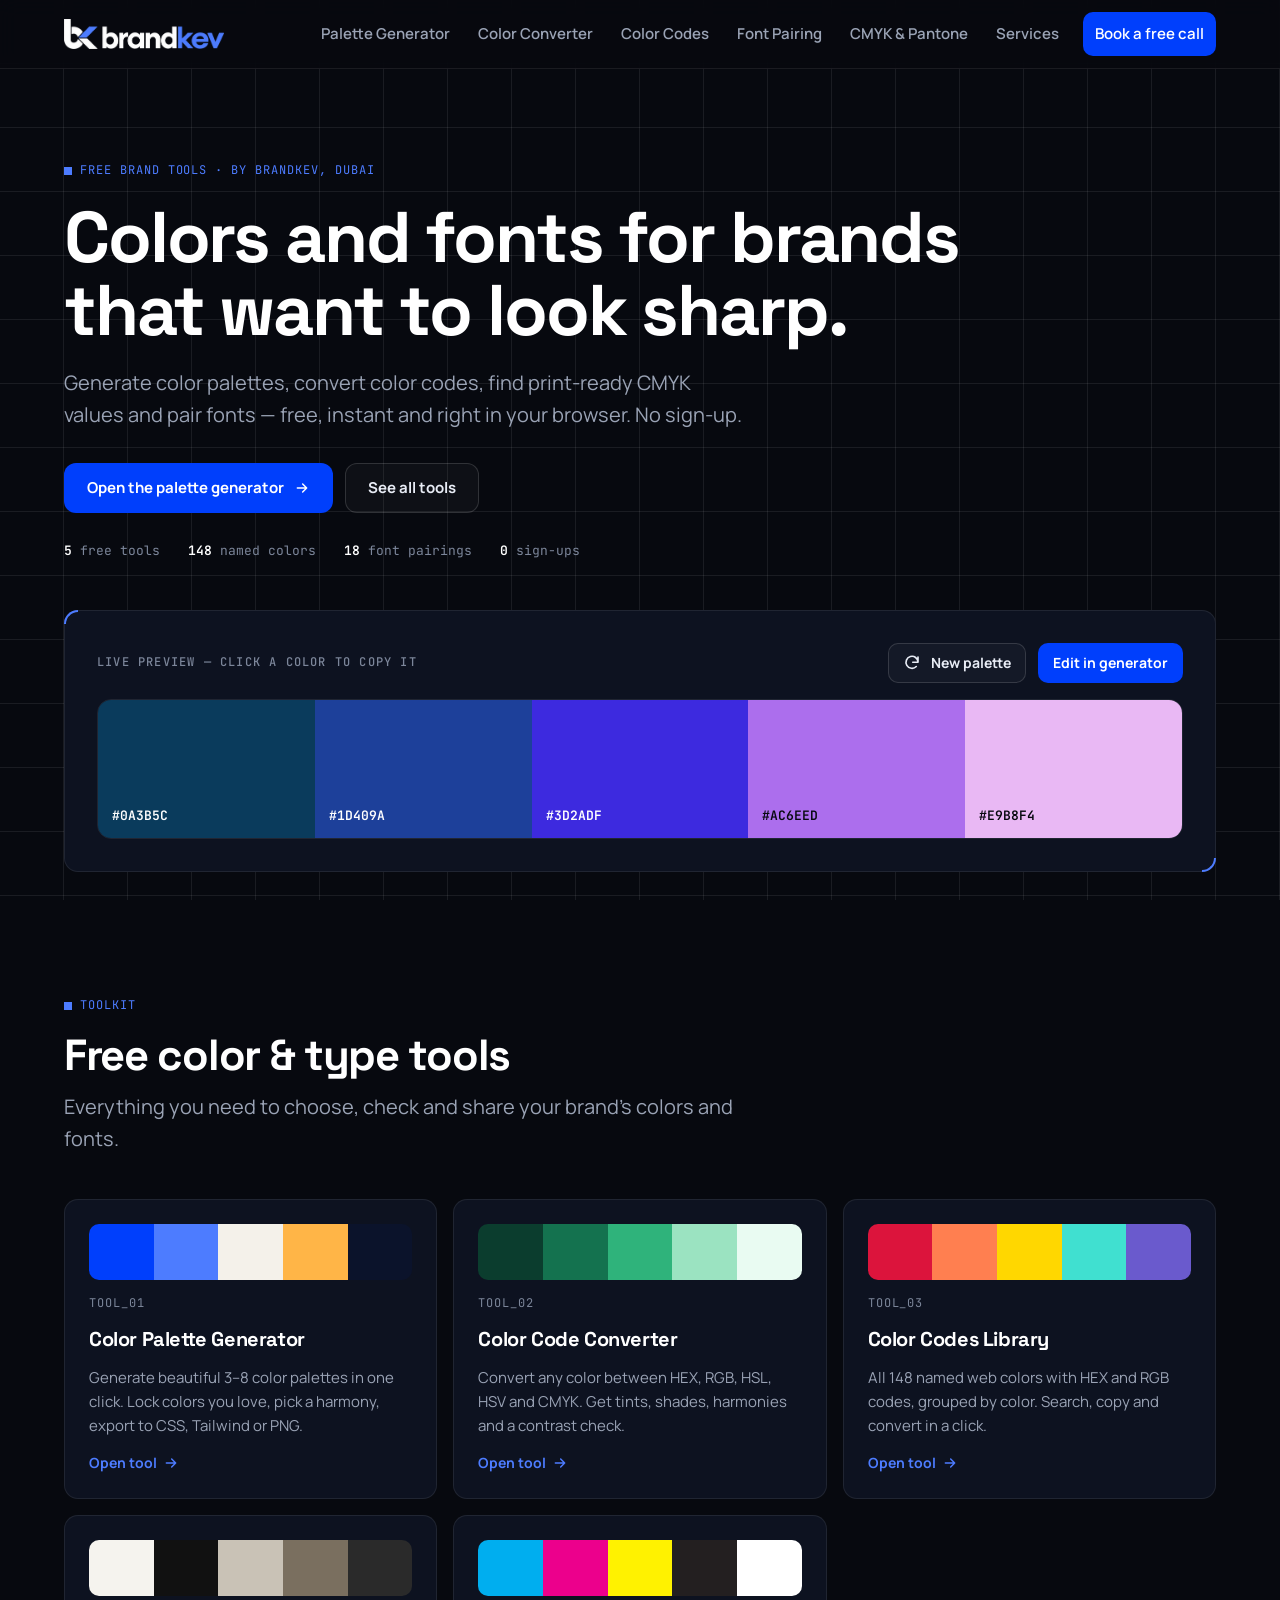
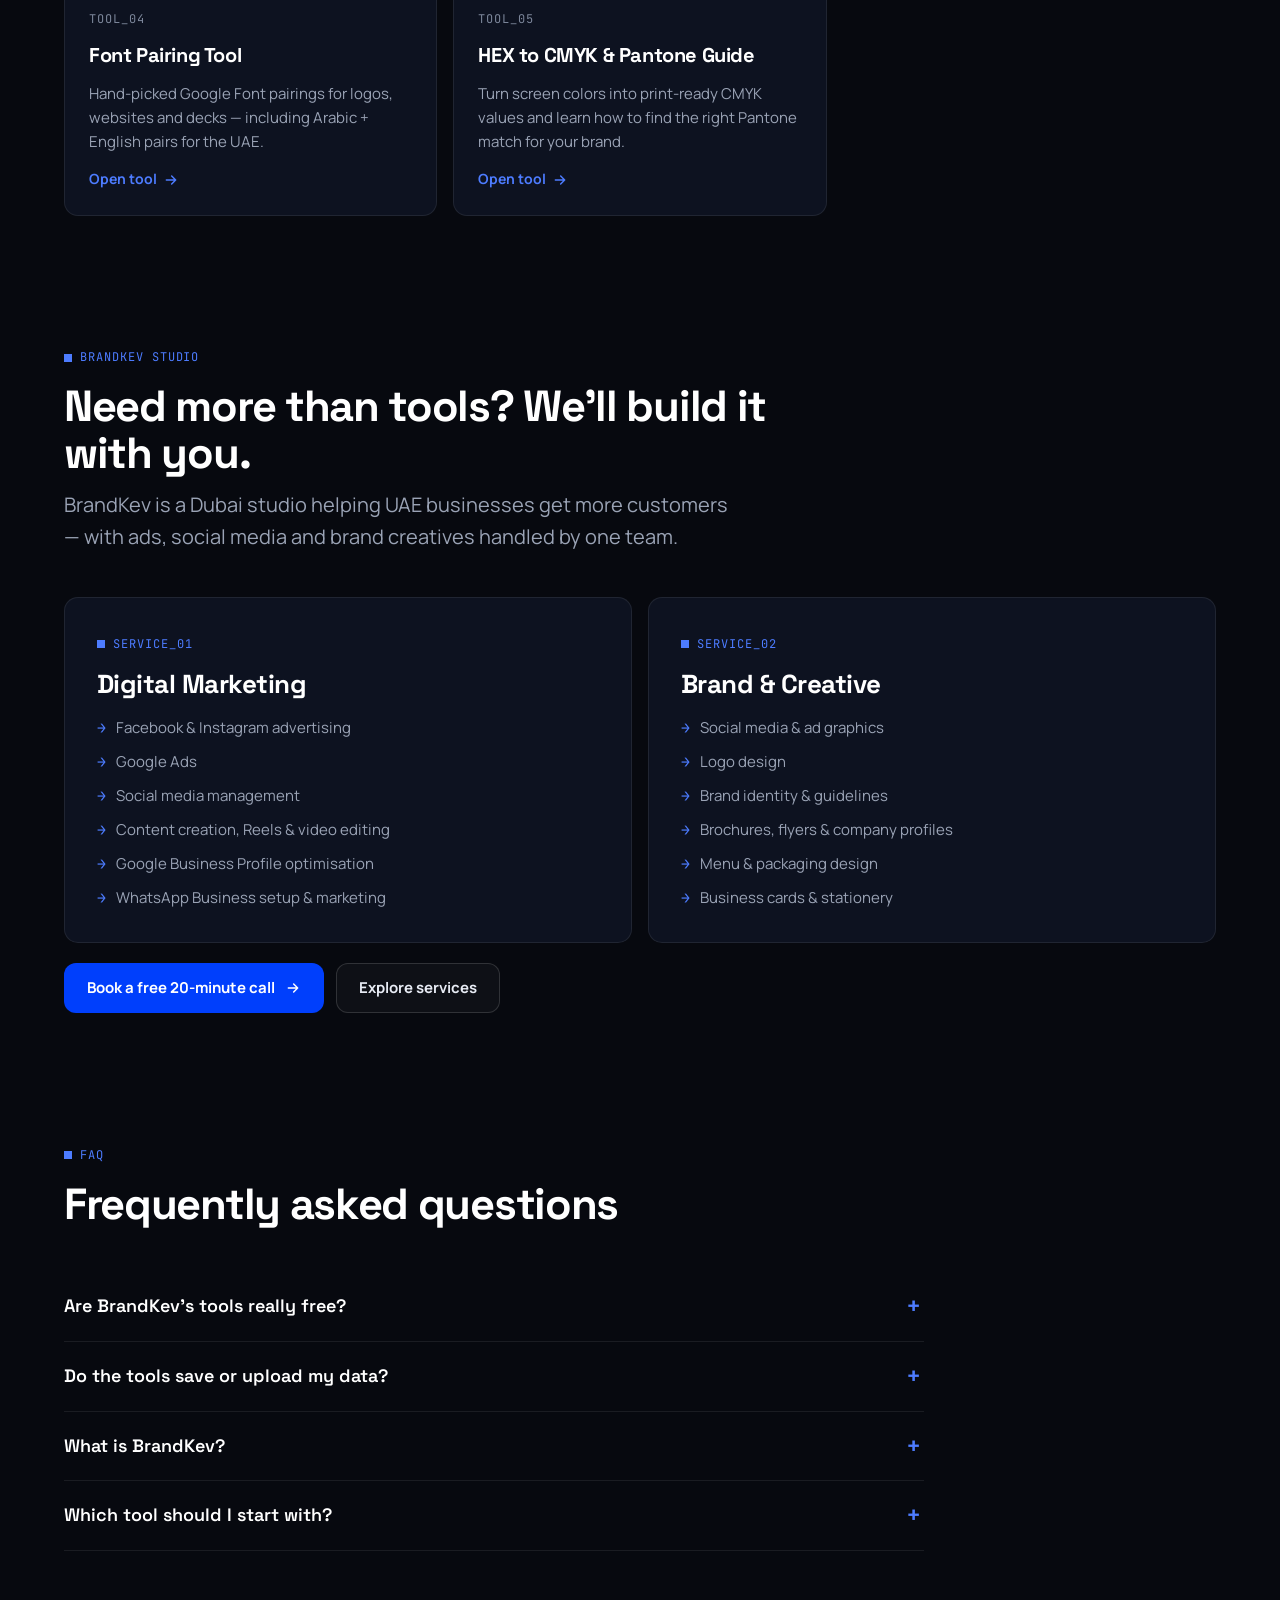
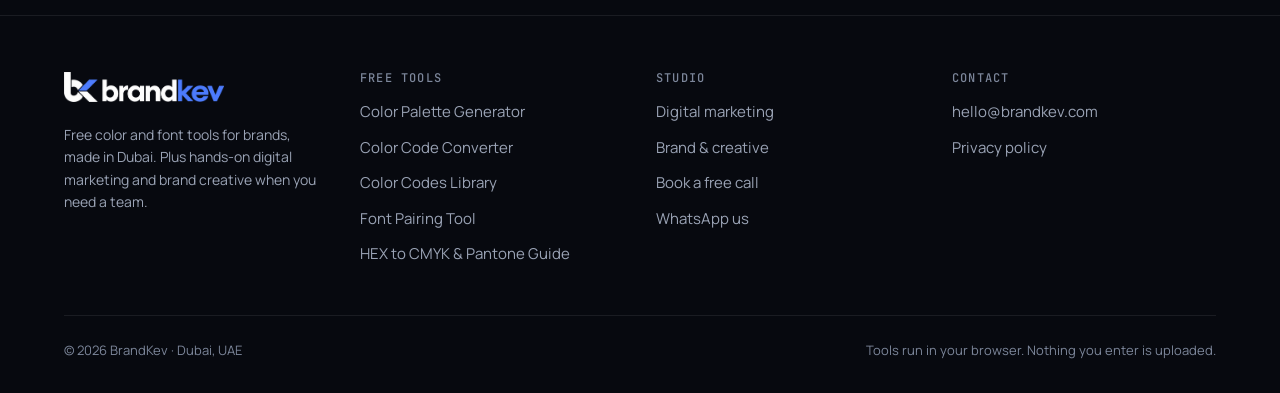
==== commit d7cb04a7: "Add files via upload" ====
--- a/index.html
+++ b/index.html
@@ -3,326 +3,211 @@
 <head>
 <meta charset="utf-8">
 <meta name="viewport" content="width=device-width, initial-scale=1">
-<title>BrandKev | Digital Marketing Agency in Dubai, UAE</title>
-<meta name="description" content="BrandKev is a digital marketing agency in Dubai helping UAE businesses grow with Facebook, Instagram &amp; Google Ads, social media management and brand design. Book a free 20-minute call.">
+<title>BrandKev — Free Color Palette Generator, Color Codes &amp; Font Pairing</title>
+<meta name="description" content="Free brand tools from BrandKev: color palette generator, HEX/RGB/CMYK color converter, color codes chart and font pairing tool. Plus digital marketing and branding services in Dubai, UAE.">
 <link rel="canonical" href="https://www.brandkev.com/">
-<meta name="robots" content="index, follow">
-<meta name="theme-color" content="#003FFC">
+<meta name="robots" content="index, follow, max-image-preview:large">
+<meta name="theme-color" content="#07090F">
+<link rel="icon" type="image/png" href="/favicon.png">
 <link rel="apple-touch-icon" href="/apple-touch-icon.png">
-
 <meta property="og:type" content="website">
 <meta property="og:site_name" content="BrandKev">
 <meta property="og:locale" content="en_AE">
 <meta property="og:url" content="https://www.brandkev.com/">
-<meta property="og:title" content="BrandKev | Digital Marketing Agency in Dubai, UAE">
-<meta property="og:description" content="Ads, social media and brand creatives for businesses across Dubai, Abu Dhabi and the UAE. Book a free 20-minute introductory call.">
+<meta property="og:title" content="BrandKev — Free Color Palette Generator, Color Codes &amp; Font Pairing">
+<meta property="og:description" content="Free brand tools from BrandKev: color palette generator, HEX/RGB/CMYK color converter, color codes chart and font pairing tool. Plus digital marketing and branding services in Dubai, UAE.">
 <meta property="og:image" content="https://www.brandkev.com/og-image.png">
 <meta property="og:image:width" content="1200">
 <meta property="og:image:height" content="630">
-<meta property="og:image:alt" content="BrandKev — Digital Marketing &amp; Brand Creative, Dubai and the UAE">
 <meta name="twitter:card" content="summary_large_image">
-<meta name="twitter:title" content="BrandKev | Digital Marketing Agency in Dubai, UAE">
-<meta name="twitter:description" content="Ads, social media and brand creatives for businesses across Dubai, Abu Dhabi and the UAE.">
+<meta name="twitter:title" content="BrandKev — Free Color Palette Generator, Color Codes &amp; Font Pairing">
+<meta name="twitter:description" content="Free brand tools from BrandKev: color palette generator, HEX/RGB/CMYK color converter, color codes chart and font pairing tool. Plus digital marketing and branding services in Dubai, UAE.">
 <meta name="twitter:image" content="https://www.brandkev.com/og-image.png">
-
-<script type="application/ld+json">
-{
-  "@context": "https://schema.org",
-  "@type": "ProfessionalService",
-  "@id": "https://www.brandkev.com/#business",
-  "name": "BrandKev",
-  "description": "Digital marketing and brand creative agency for businesses in Dubai and across the UAE.",
-  "url": "https://www.brandkev.com/",
-  "email": "hello@brandkev.com",
-  "logo": "https://www.brandkev.com/logo-full.png",
-  "image": "https://www.brandkev.com/og-image.png",
-  "address": { "@type": "PostalAddress", "addressLocality": "Dubai", "addressCountry": "AE" },
-  "areaServed": [
-    { "@type": "City", "name": "Dubai" },
-    { "@type": "City", "name": "Abu Dhabi" },
-    { "@type": "City", "name": "Sharjah" },
-    { "@type": "Country", "name": "United Arab Emirates" }
-  ],
-  "knowsLanguage": ["en", "ar"],
-  "hasOfferCatalog": {
-    "@type": "OfferCatalog",
-    "name": "Services",
-    "itemListElement": [
-      { "@type": "OfferCatalog", "name": "Digital Marketing", "itemListElement": [
-        { "@type": "Offer", "itemOffered": { "@type": "Service", "name": "Facebook & Instagram advertising" } },
-        { "@type": "Offer", "itemOffered": { "@type": "Service", "name": "Google Ads management" } },
-        { "@type": "Offer", "itemOffered": { "@type": "Service", "name": "Social media management" } },
-        { "@type": "Offer", "itemOffered": { "@type": "Service", "name": "Content creation, Reels & video editing" } },
-        { "@type": "Offer", "itemOffered": { "@type": "Service", "name": "Google Business Profile optimisation" } },
-        { "@type": "Offer", "itemOffered": { "@type": "Service", "name": "WhatsApp Business setup & marketing" } }
-      ]},
-      { "@type": "OfferCatalog", "name": "Brand & Creative", "itemListElement": [
-        { "@type": "Offer", "itemOffered": { "@type": "Service", "name": "Social media & ad graphics" } },
-        { "@type": "Offer", "itemOffered": { "@type": "Service", "name": "Logo design" } },
-        { "@type": "Offer", "itemOffered": { "@type": "Service", "name": "Brand identity & guidelines" } },
-        { "@type": "Offer", "itemOffered": { "@type": "Service", "name": "Brochures, flyers & company profiles" } },
-        { "@type": "Offer", "itemOffered": { "@type": "Service", "name": "Menu & packaging design" } },
-        { "@type": "Offer", "itemOffered": { "@type": "Service", "name": "Business cards & stationery" } }
-      ]}
-    ]
-  },
-  "potentialAction": {
-    "@type": "ReserveAction",
-    "name": "Book a free 20-minute introductory call",
-    "target": "https://cal.com/free-introductory-call"
-  }
-}
-</script>
-<link rel="icon" type="image/png" href="[data-uri]">
 <link rel="preconnect" href="https://fonts.googleapis.com">
 <link rel="preconnect" href="https://fonts.gstatic.com" crossorigin>
-<link rel="stylesheet" href="https://fonts.googleapis.com/css2?family=Manrope:wght@400;500;600;700;800&display=swap">
-<style>
-  :root { --ink:#0F1729; --muted:#4B5565; --soft:#6B7482; --line:#EEF0F3; --line2:#E6E9EE; --bg2:#F7F8FA; --chip:#F4F6F9; --accent:#003FFC; }
-  * { box-sizing: border-box; }
-  html { scroll-behavior: smooth; }
-  body { margin: 0; font-family: 'Manrope', system-ui, sans-serif; color: var(--ink); background: #fff; -webkit-font-smoothing: antialiased; }
-  a { color: var(--ink); }
-  .wrap { max-width: 1160px; margin: 0 auto; padding: 0 24px; }
-  h1, h2, h3 { font-weight: 800; margin: 0; }
-  h2 { font-size: clamp(32px, 4vw, 46px); line-height: 1.1; letter-spacing: -0.035em; margin-top: 12px; }
-  .eyebrow { font-size: 14px; font-weight: 700; color: var(--accent); }
-  .lead { font-size: 18px; line-height: 1.6; color: var(--muted); margin: 16px 0 0; }
-  .center { text-align: center; max-width: 640px; margin: 0 auto 56px; }
-  .btn { display: inline-flex; align-items: center; justify-content: center; gap: 10px; min-height: 52px; padding: 15px 26px; border-radius: 12px; font-weight: 700; font-size: 16px; text-decoration: none; }
-  .btn-primary { background: var(--accent); color: #fff; }
-  .btn-primary:hover { background: #0033CC; color: #fff; }
-  .btn-ghost { background: #fff; border: 1px solid #D9DEE5; color: var(--ink); font-weight: 600; }
-  .btn-ghost:hover { border-color: var(--ink); }
-
-  header { border-bottom: 1px solid var(--line); background: #fff; position: sticky; top: 0; z-index: 10; }
-  .nav { display: flex; flex-wrap: wrap; align-items: center; justify-content: space-between; gap: 16px; padding-top: 18px; padding-bottom: 18px; }
-  .logo { display: flex; align-items: center; gap: 10px; text-decoration: none; }
-  .logo-mark { width: 32px; height: 32px; border-radius: 9px; background: var(--accent); color: #fff; font-weight: 800; font-size: 17px; display: flex; align-items: center; justify-content: center; }
-  .logo-name { font-weight: 800; font-size: 18px; letter-spacing: -0.02em; }
-  nav { display: flex; flex-wrap: wrap; align-items: center; gap: 28px; font-size: 15px; font-weight: 500; }
-  nav a { color: var(--muted); text-decoration: none; }
-  nav a:hover { color: var(--ink); }
-  nav a.nav-cta { background: var(--ink); color: #fff; font-weight: 600; padding: 11px 18px; border-radius: 10px; min-height: 44px; display: inline-flex; align-items: center; }
-  @media (max-width: 640px) { nav a:not(.nav-cta) { display: none; } }
-
-  .hero { padding: 104px 0 88px; }
-  .hero-inner { max-width: 880px; margin: 0 auto; text-align: center; display: flex; flex-direction: column; align-items: center; }
-  .badge { display: inline-flex; align-items: center; gap: 8px; background: var(--chip); border: 1px solid var(--line2); border-radius: 999px; padding: 7px 14px 7px 8px; font-size: 14px; font-weight: 500; color: var(--muted); }
-  .badge span { background: #fff; border: 1px solid var(--line2); border-radius: 999px; padding: 2px 10px; font-weight: 700; color: var(--accent); }
-  .hero h1 { display: flex; flex-direction: column; align-items: center; margin: 0; }
-  .hero h1 .headline { display: block; font-size: clamp(42px, 6.2vw, 76px); line-height: 1.04; letter-spacing: -0.045em; margin-top: 28px; }
-  .hero h1 em { font-style: normal; color: var(--accent); }
-  .hero p.sub { font-size: 20px; line-height: 1.6; color: var(--muted); max-width: 640px; margin: 24px 0 0; }
-  .hero-ctas { display: flex; flex-wrap: wrap; justify-content: center; gap: 12px; margin-top: 40px; }
-  .hero .note { font-size: 14px; color: var(--soft); margin: 18px 0 0; }
-  .chips { max-width: 1000px; margin: 72px auto 0; display: grid; grid-template-columns: repeat(auto-fit, minmax(200px, 1fr)); gap: 12px; }
-  .chip { border: 1px solid var(--line); border-radius: 16px; padding: 20px; display: flex; align-items: center; gap: 14px; font-weight: 700; font-size: 15px; }
-  .chip-icon { width: 40px; height: 40px; border-radius: 10px; background: var(--chip); color: var(--accent); display: flex; align-items: center; justify-content: center; flex: none; }
-
-  .services { background: var(--bg2); padding: 104px 0; }
-  .svc-grid { display: grid; grid-template-columns: repeat(auto-fit, minmax(min(100%, 340px), 1fr)); gap: 20px; }
-  .svc { background: #fff; border: 1px solid var(--line2); border-radius: 24px; padding: clamp(28px, 4vw, 44px); display: flex; flex-direction: column; gap: 16px; }
-  .svc-icon { width: 48px; height: 48px; border-radius: 12px; background: var(--accent); color: #fff; display: flex; align-items: center; justify-content: center; }
-  .svc h3 { font-size: 28px; line-height: 1.15; letter-spacing: -0.03em; margin-top: 8px; }
-  .svc p { font-size: 17px; line-height: 1.6; color: var(--muted); margin: 0; }
-  .svc ul { list-style: none; padding: 20px 0 0; margin: 4px 0 0; border-top: 1px solid var(--line); display: flex; flex-direction: column; gap: 14px; font-size: 16px; font-weight: 500; }
-  .svc li { display: flex; gap: 12px; align-items: flex-start; }
-  .svc li svg { flex: none; margin-top: 1px; }
-  .svc .more { margin-top: auto; padding-top: 12px; font-weight: 700; text-decoration: none; color: var(--accent); min-height: 44px; display: inline-flex; align-items: center; gap: 8px; align-self: flex-start; }
-
-  .process { padding: 104px 0; }
-  .steps { list-style: none; padding: 0; margin: 0; display: grid; grid-template-columns: repeat(auto-fit, minmax(230px, 1fr)); gap: 20px; }
-  .steps li { border: 1px solid var(--line); border-radius: 20px; padding: 28px; }
-  .step-num { width: 40px; height: 40px; border-radius: 999px; background: var(--chip); color: var(--accent); font-weight: 800; display: flex; align-items: center; justify-content: center; }
-  .steps h3, .why h3 { font-size: 20px; letter-spacing: -0.02em; margin: 20px 0 8px; }
-  .steps p, .why p.body { font-size: 16px; line-height: 1.6; color: var(--muted); margin: 0; }
-
-  .why { padding: 0 0 104px; }
-  .why-inner { display: flex; flex-wrap: wrap; gap: 56px; align-items: flex-start; }
-  .why-intro { flex: 1 1 340px; min-width: 0; }
-  .why-grid { flex: 999 1 560px; min-width: 0; display: grid; grid-template-columns: repeat(auto-fit, minmax(240px, 1fr)); gap: 32px 40px; }
-  .why-grid h3 { margin-top: 14px; font-size: 19px; }
-
-  .contact { background: var(--bg2); padding: 104px 0; }
-  .contact-inner { display: flex; flex-wrap: wrap; gap: 56px; align-items: flex-start; }
-  .contact-copy { flex: 1 1 360px; min-width: 0; }
-  .contact-copy h2 { font-size: clamp(34px, 4.4vw, 52px); line-height: 1.06; letter-spacing: -0.04em; margin: 0; }
-  .contact-copy p { font-size: 18px; line-height: 1.6; color: var(--muted); margin: 20px 0 0; max-width: 460px; }
-  .email-box { display: flex; gap: 14px; align-items: center; margin-top: 32px; padding: 18px 20px; background: #fff; border: 1px solid var(--line2); border-radius: 16px; max-width: 460px; }
-  .email-label { font-size: 14px; color: var(--soft); }
-  .email-link { display: inline-block; margin-top: 2px; font-size: 18px; font-weight: 700; color: var(--accent); text-decoration: none; }
-  .email-link:hover { text-decoration: underline; }
-  .book { flex: 1 1 420px; min-width: 0; background: #fff; border: 1px solid var(--line2); border-radius: 24px; padding: clamp(28px, 3.5vw, 44px); display: flex; flex-direction: column; gap: 24px; }
-  .book h3 { font-size: 30px; line-height: 1.15; letter-spacing: -0.03em; margin-top: 10px; }
-  .book ul { list-style: none; padding: 0; margin: 0; display: flex; flex-direction: column; gap: 16px; font-size: 16px; }
-  .book li { display: flex; gap: 14px; align-items: center; }
-  .book .btn { width: 100%; min-height: 56px; font-size: 17px; }
-  .book .fine { font-size: 14px; color: var(--soft); margin: -8px 0 0; text-align: center; }
-
-  footer { border-top: 1px solid var(--line); padding: 28px 0; }
-  .foot { display: flex; flex-wrap: wrap; justify-content: space-between; gap: 16px; font-size: 14px; color: var(--soft); }
-</style>
+<link rel="stylesheet" href="https://fonts.googleapis.com/css2?family=Space+Grotesk:wght@500;700&family=Manrope:wght@400;500;600;700&family=JetBrains+Mono:wght@400;500;600;700&display=swap">
+<link rel="stylesheet" href="/site.css">
+<script type="application/ld+json">{"@context": "https://schema.org", "@graph": [{"@type": "ProfessionalService", "@id": "https://www.brandkev.com/#business", "name": "BrandKev", "url": "https://www.brandkev.com/", "email": "hello@brandkev.com", "logo": "https://www.brandkev.com/logo-full.png", "image": "https://www.brandkev.com/og-image.png", "description": "Free color and font tools for brands, plus digital marketing and brand creative services for businesses in Dubai and across the UAE.", "address": {"@type": "PostalAddress", "addressLocality": "Dubai", "addressCountry": "AE"}, "areaServed": [{"@type": "City", "name": "Dubai"}, {"@type": "City", "name": "Abu Dhabi"}, {"@type": "City", "name": "Sharjah"}, {"@type": "Country", "name": "United Arab Emirates"}], "knowsLanguage": ["en", "ar"]}, {"@type": "WebSite", "@id": "https://www.brandkev.com/#website", "url": "https://www.brandkev.com/", "name": "BrandKev", "publisher": {"@id": "https://www.brandkev.com/#business"}}, {"@type": "ItemList", "name": "Free brand tools", "itemListElement": [{"@type": "ListItem", "position": 1, "url": "https://www.brandkev.com/color-palette-generator", "name": "Color Palette Generator"}, {"@type": "ListItem", "position": 2, "url": "https://www.brandkev.com/color-converter", "name": "Color Code Converter"}, {"@type": "ListItem", "position": 3, "url": "https://www.brandkev.com/color-codes", "name": "Color Codes Library"}, {"@type": "ListItem", "position": 4, "url": "https://www.brandkev.com/font-pairing", "name": "Font Pairing Tool"}, {"@type": "ListItem", "position": 5, "url": "https://www.brandkev.com/cmyk-pantone-guide", "name": "HEX to CMYK & Pantone Guide"}]}, {"@type": "FAQPage", "mainEntity": [{"@type": "Question", "name": "Are BrandKev's tools really free?", "acceptedAnswer": {"@type": "Answer", "text": "Yes. Every tool is free, needs no account and has no watermarks. You can use the colors and fonts you find in personal and commercial projects."}}, {"@type": "Question", "name": "Do the tools save or upload my data?", "acceptedAnswer": {"@type": "Answer", "text": "No. The tools run entirely in your browser. Nothing you type is sent to us or stored. Palettes are saved only in the page link, so you can bookmark or share them."}}, {"@type": "Question", "name": "What is BrandKev?", "acceptedAnswer": {"@type": "Answer", "text": "BrandKev is a brand and digital marketing studio based in Dubai. We built these tools for the businesses we work with, and we also offer hands-on services: Facebook, Instagram and Google Ads, social media, logo design and brand identity."}}, {"@type": "Question", "name": "Which tool should I start with?", "acceptedAnswer": {"@type": "Answer", "text": "Start with the color palette generator to find your brand colors, then use the font pairing tool to choose your fonts. Before printing, convert your colors with the CMYK guide."}}]}]}</script>
 </head>
 <body>
-
-<header>
+<a class="skip" href="#main">Skip to content</a>
+<header class="site-header">
   <div class="wrap nav">
-    <a class="logo" href="#top" aria-label="BrandKev home">
-      <img src="[data-uri]" alt="BrandKev" width="192" height="36" style="display:block;height:36px;width:auto">
-    </a>
-    <nav aria-label="Main">
-      <a href="#services">Services</a>
-      <a href="#process">How it works</a>
-      <a href="#why">Why us</a>
-      <a class="nav-cta" href="https://cal.com/free-introductory-call" target="_blank" rel="noopener">Book a free call</a>
+    <a class="logo" href="/" aria-label="BrandKev home"><img src="/logo-light.png" alt="BrandKev" width="160" height="30"></a>
+    <button class="menu-toggle" type="button" aria-expanded="false" aria-controls="menu" aria-label="Open menu"><svg aria-hidden="true" width="20" height="20" viewBox="0 0 24 24" fill="none" stroke="currentColor" stroke-width="2" stroke-linecap="round"><path d="M4 7h16M4 12h16M4 17h16"/></svg></button>
+    <nav id="menu" class="menu" aria-label="Main">
+      <a href="/color-palette-generator">Palette Generator</a>
+      <a href="/color-converter">Color Converter</a>
+      <a href="/color-codes">Color Codes</a>
+      <a href="/font-pairing">Font Pairing</a>
+      <a href="/cmyk-pantone-guide">CMYK & Pantone</a>
+      <a href="/services">Services</a>
+      <a class="menu-cta" href="https://cal.com/free-introductory-call" target="_blank" rel="noopener">Book a free call</a>
     </nav>
   </div>
 </header>
-
-<main id="top">
+<main id="main">
 <section class="hero">
   <div class="wrap">
-    <div class="hero-inner">
-      <h1><span class="badge"><span>UAE</span>Digital Marketing Agency in Dubai</span><span class="headline">More customers.<br><em>Less guesswork.</em></span></h1>
-      <p class="sub">Facebook, Instagram &amp; Google Ads, social media management and brand creatives for businesses across Dubai, Abu Dhabi and the wider UAE — handled by one team, so you can focus on running your business.</p>
-      <div class="hero-ctas">
-        <a class="btn btn-primary" href="https://cal.com/free-introductory-call" target="_blank" rel="noopener">Book a Free Introductory Call
-          <svg aria-hidden="true" width="18" height="18" viewBox="0 0 24 24" fill="none" stroke="currentColor" stroke-width="2.2" stroke-linecap="round" stroke-linejoin="round"><path d="M5 12h14M13 6l6 6-6 6"/></svg></a>
-        <a class="btn btn-ghost js-whatsapp" href="#contact" target="_blank" rel="noopener">
-          <svg aria-hidden="true" width="18" height="18" viewBox="0 0 24 24" fill="none" stroke="currentColor" stroke-width="2" stroke-linecap="round" stroke-linejoin="round"><path d="M21 12a9 9 0 0 1-13.5 7.8L3 21l1.3-4.4A9 9 0 1 1 21 12z"/></svg>Chat on WhatsApp</a>
-      </div>
-      <p class="note">Free 20-minute call · No obligation</p>
-    </div>
-    <div class="chips">
-      <div class="chip"><span class="chip-icon"><svg aria-hidden="true" width="20" height="20" viewBox="0 0 24 24" fill="none" stroke="currentColor" stroke-width="2" stroke-linecap="round" stroke-linejoin="round"><path d="M3 11l15-6v14L3 13zM7 12v6a2 2 0 0 0 4 0v-4"/></svg></span>Meta &amp; Google Ads</div>
-      <div class="chip"><span class="chip-icon"><svg aria-hidden="true" width="20" height="20" viewBox="0 0 24 24" fill="none" stroke="currentColor" stroke-width="2" stroke-linecap="round" stroke-linejoin="round"><path d="M4 5h16v11H8l-4 4z"/></svg></span>Social media</div>
-      <div class="chip"><span class="chip-icon"><svg aria-hidden="true" width="20" height="20" viewBox="0 0 24 24" fill="none" stroke="currentColor" stroke-width="2" stroke-linecap="round" stroke-linejoin="round"><path d="M12 3l2.6 5.6L20 9.5l-4 4.1 1 5.9-5-2.8-5 2.8 1-5.9-4-4.1 5.4-.9z"/></svg></span>Brand identity</div>
-      <div class="chip"><span class="chip-icon"><svg aria-hidden="true" width="20" height="20" viewBox="0 0 24 24" fill="none" stroke="currentColor" stroke-width="2" stroke-linecap="round" stroke-linejoin="round"><path d="M3 17l6-6 4 4 8-8M14 7h7v7"/></svg></span>Ad creatives</div>
-    </div>
-  </div>
-</section>
-
-<section id="services" class="services">
-  <div class="wrap">
-    <div class="center">
-      <div class="eyebrow">Services</div>
-      <h2>Digital marketing &amp; branding services in the UAE</h2>
-      <p class="lead">Two ways we help you grow. Pick one, or combine both for a brand that looks right and gets seen by the right people.</p>
-    </div>
-    <div class="svc-grid">
-      <article class="svc">
-        <div class="svc-icon"><svg aria-hidden="true" width="24" height="24" viewBox="0 0 24 24" fill="none" stroke="currentColor" stroke-width="2" stroke-linecap="round" stroke-linejoin="round"><path d="M3 17l6-6 4 4 8-8M14 7h7v7"/></svg></div>
-        <h3>Digital Marketing</h3>
-        <p>Ads, content and campaigns that reach the right customers in the UAE and turn them into enquiries and sales.</p>
+    <span class="tag">Free brand tools · by BrandKev, Dubai</span>
+    <h1>Colors and fonts for brands that want to look sharp.</h1>
+    <p class="lead">Generate color palettes, convert color codes, find print-ready CMYK values and pair fonts — free, instant and right in your browser. No sign-up.</p>
+    <div class="cta-actions" style="margin-top:32px">
+      <a class="btn btn-primary" href="/color-palette-generator">Open the palette generator <svg aria-hidden="true" width="16" height="16" viewBox="0 0 24 24" fill="none" stroke="currentColor" stroke-width="2.2" stroke-linecap="round" stroke-linejoin="round"><path d="M5 12h14M13 6l6 6-6 6"/></svg></a>
+      <a class="btn btn-ghost" href="#tools">See all tools</a>
+    </div>
+    <div class="stat-row"><span><b>5</b> free tools</span><span><b>148</b> named colors</span><span><b>18</b> font pairings</span><span><b>0</b> sign-ups</span></div>
+
+    <div class="panel ticks pad" style="margin-top:48px">
+      <div style="display:flex;flex-wrap:wrap;gap:12px;align-items:center;justify-content:space-between">
+        <h2 class="sub-h" style="margin:0">Live preview — click a color to copy it</h2>
+        <div class="cta-actions">
+          <button type="button" class="btn btn-ghost btn-sm" id="hero-roll"><svg aria-hidden="true" width="18" height="18" viewBox="0 0 24 24" fill="none" stroke="currentColor" stroke-width="2.2" stroke-linecap="round" stroke-linejoin="round"><path d="M20 11a8 8 0 1 0-2.3 5.7M20 4v7h-7"/></svg> New palette</button>
+          <a class="btn btn-primary btn-sm" id="hero-open" href="/color-palette-generator">Edit in generator</a>
+        </div>
+      </div>
+      <div id="hero-pal" class="hero-pal" style="margin-top:16px" aria-live="polite"></div>
+    </div>
+  </div>
+</section>
+
+<section class="section-tight" id="tools" aria-labelledby="tools-h">
+  <div class="wrap">
+    <div class="section-head"><span class="tag">Toolkit</span><h2 id="tools-h">Free color &amp; type tools</h2>
+      <p class="lead">Everything you need to choose, check and share your brand's colors and fonts.</p></div>
+    <div class="grid grid-3">
+      <a class="panel tool-card" href="/color-palette-generator">
+        <div class="mini-swatches" aria-hidden="true"><span style="background:#003FFC"></span><span style="background:#4D7CFF"></span><span style="background:#F4F1EA"></span><span style="background:#FFB547"></span><span style="background:#0B132B"></span></div>
+        <span class="idx">TOOL_01</span>
+        <h3>Color Palette Generator</h3>
+        <p>Generate beautiful 3–8 color palettes in one click. Lock colors you love, pick a harmony, export to CSS, Tailwind or PNG.</p>
+        <span class="go">Open tool <svg aria-hidden="true" width="16" height="16" viewBox="0 0 24 24" fill="none" stroke="currentColor" stroke-width="2.2" stroke-linecap="round" stroke-linejoin="round"><path d="M5 12h14M13 6l6 6-6 6"/></svg></span>
+      </a>
+      <a class="panel tool-card" href="/color-converter">
+        <div class="mini-swatches" aria-hidden="true"><span style="background:#0B3D2E"></span><span style="background:#14724F"></span><span style="background:#2FB37B"></span><span style="background:#9BE3C1"></span><span style="background:#E9FBF2"></span></div>
+        <span class="idx">TOOL_02</span>
+        <h3>Color Code Converter</h3>
+        <p>Convert any color between HEX, RGB, HSL, HSV and CMYK. Get tints, shades, harmonies and a contrast check.</p>
+        <span class="go">Open tool <svg aria-hidden="true" width="16" height="16" viewBox="0 0 24 24" fill="none" stroke="currentColor" stroke-width="2.2" stroke-linecap="round" stroke-linejoin="round"><path d="M5 12h14M13 6l6 6-6 6"/></svg></span>
+      </a>
+      <a class="panel tool-card" href="/color-codes">
+        <div class="mini-swatches" aria-hidden="true"><span style="background:#DC143C"></span><span style="background:#FF7F50"></span><span style="background:#FFD700"></span><span style="background:#40E0D0"></span><span style="background:#6A5ACD"></span></div>
+        <span class="idx">TOOL_03</span>
+        <h3>Color Codes Library</h3>
+        <p>All 148 named web colors with HEX and RGB codes, grouped by color. Search, copy and convert in a click.</p>
+        <span class="go">Open tool <svg aria-hidden="true" width="16" height="16" viewBox="0 0 24 24" fill="none" stroke="currentColor" stroke-width="2.2" stroke-linecap="round" stroke-linejoin="round"><path d="M5 12h14M13 6l6 6-6 6"/></svg></span>
+      </a>
+      <a class="panel tool-card" href="/font-pairing">
+        <div class="mini-swatches" aria-hidden="true"><span style="background:#F5F3EE"></span><span style="background:#111111"></span><span style="background:#C9C2B6"></span><span style="background:#7A6F5F"></span><span style="background:#2A2A2A"></span></div>
+        <span class="idx">TOOL_04</span>
+        <h3>Font Pairing Tool</h3>
+        <p>Hand-picked Google Font pairings for logos, websites and decks — including Arabic + English pairs for the UAE.</p>
+        <span class="go">Open tool <svg aria-hidden="true" width="16" height="16" viewBox="0 0 24 24" fill="none" stroke="currentColor" stroke-width="2.2" stroke-linecap="round" stroke-linejoin="round"><path d="M5 12h14M13 6l6 6-6 6"/></svg></span>
+      </a>
+      <a class="panel tool-card" href="/cmyk-pantone-guide">
+        <div class="mini-swatches" aria-hidden="true"><span style="background:#00AEEF"></span><span style="background:#EC008C"></span><span style="background:#FFF200"></span><span style="background:#231F20"></span><span style="background:#FFFFFF"></span></div>
+        <span class="idx">TOOL_05</span>
+        <h3>HEX to CMYK & Pantone Guide</h3>
+        <p>Turn screen colors into print-ready CMYK values and learn how to find the right Pantone match for your brand.</p>
+        <span class="go">Open tool <svg aria-hidden="true" width="16" height="16" viewBox="0 0 24 24" fill="none" stroke="currentColor" stroke-width="2.2" stroke-linecap="round" stroke-linejoin="round"><path d="M5 12h14M13 6l6 6-6 6"/></svg></span>
+      </a>
+    </div>
+  </div>
+</section>
+
+<section class="section-tight" aria-labelledby="studio-h">
+  <div class="wrap">
+    <div class="section-head"><span class="tag">BrandKev studio</span><h2 id="studio-h">Need more than tools? We'll build it with you.</h2>
+      <p class="lead">BrandKev is a Dubai studio helping UAE businesses get more customers — with ads, social media and brand creatives handled by one team.</p></div>
+    <div class="grid grid-2">
+      <div class="panel pad">
+        <span class="tag">Service_01</span>
+        <h3 style="margin-top:12px;font-size:26px">Digital Marketing</h3>
+        <ul class="svc-list">
+          <li>Facebook &amp; Instagram advertising</li><li>Google Ads</li><li>Social media management</li>
+          <li>Content creation, Reels &amp; video editing</li><li>Google Business Profile optimisation</li><li>WhatsApp Business setup &amp; marketing</li>
+        </ul>
+      </div>
+      <div class="panel pad">
+        <span class="tag">Service_02</span>
+        <h3 style="margin-top:12px;font-size:26px">Brand &amp; Creative</h3>
+        <ul class="svc-list">
+          <li>Social media &amp; ad graphics</li><li>Logo design</li><li>Brand identity &amp; guidelines</li>
+          <li>Brochures, flyers &amp; company profiles</li><li>Menu &amp; packaging design</li><li>Business cards &amp; stationery</li>
+        </ul>
+      </div>
+    </div>
+    <div class="cta-actions" style="margin-top:20px">
+      <a class="btn btn-primary" href="https://cal.com/free-introductory-call" target="_blank" rel="noopener">Book a free 20-minute call <svg aria-hidden="true" width="16" height="16" viewBox="0 0 24 24" fill="none" stroke="currentColor" stroke-width="2.2" stroke-linecap="round" stroke-linejoin="round"><path d="M5 12h14M13 6l6 6-6 6"/></svg></a>
+      <a class="btn btn-ghost" href="/services">Explore services</a>
+    </div>
+  </div>
+</section>
+
+<section class="section-tight" aria-labelledby="faq-h">
+  <div class="wrap">
+    <div class="section-head"><span class="tag">FAQ</span><h2 id="faq-h">Frequently asked questions</h2></div>
+    <div class="faq">
+      <details><summary>Are BrandKev&#x27;s tools really free?</summary><p>Yes. Every tool is free, needs no account and has no watermarks. You can use the colors and fonts you find in personal and commercial projects.</p></details>
+      <details><summary>Do the tools save or upload my data?</summary><p>No. The tools run entirely in your browser. Nothing you type is sent to us or stored. Palettes are saved only in the page link, so you can bookmark or share them.</p></details>
+      <details><summary>What is BrandKev?</summary><p>BrandKev is a brand and digital marketing studio based in Dubai. We built these tools for the businesses we work with, and we also offer <a href="/services">hands-on services</a>: Facebook, Instagram and Google Ads, social media, logo design and brand identity.</p></details>
+      <details><summary>Which tool should I start with?</summary><p>Start with the <a href="/color-palette-generator">color palette generator</a> to find your brand colors, then use the <a href="/font-pairing">font pairing tool</a> to choose your fonts. Before printing, convert your colors with the <a href="/cmyk-pantone-guide">CMYK guide</a>.</p></details>
+    </div>
+  </div>
+</section>
+</main>
+<footer class="site-footer">
+  <div class="wrap">
+    <div class="foot-grid">
+      <div class="foot-brand">
+        <a href="/" aria-label="BrandKev home"><img src="/logo-light.png" alt="BrandKev" width="160" height="30"></a>
+        <p>Free color and font tools for brands, made in Dubai. Plus hands-on digital marketing and brand creative when you need a team.</p>
+      </div>
+      <div>
+        <h2>Free tools</h2>
         <ul>
-          <li><svg aria-hidden="true" width="20" height="20" viewBox="0 0 24 24" fill="none" stroke="#003FFC" stroke-width="2.4" stroke-linecap="round" stroke-linejoin="round"><path d="M5 12l5 5L20 7"/></svg>Facebook &amp; Instagram advertising</li>
-          <li><svg aria-hidden="true" width="20" height="20" viewBox="0 0 24 24" fill="none" stroke="#003FFC" stroke-width="2.4" stroke-linecap="round" stroke-linejoin="round"><path d="M5 12l5 5L20 7"/></svg>Google Ads</li>
-          <li><svg aria-hidden="true" width="20" height="20" viewBox="0 0 24 24" fill="none" stroke="#003FFC" stroke-width="2.4" stroke-linecap="round" stroke-linejoin="round"><path d="M5 12l5 5L20 7"/></svg>Social media management</li>
-          <li><svg aria-hidden="true" width="20" height="20" viewBox="0 0 24 24" fill="none" stroke="#003FFC" stroke-width="2.4" stroke-linecap="round" stroke-linejoin="round"><path d="M5 12l5 5L20 7"/></svg>Content creation, Reels &amp; video editing</li>
-          <li><svg aria-hidden="true" width="20" height="20" viewBox="0 0 24 24" fill="none" stroke="#003FFC" stroke-width="2.4" stroke-linecap="round" stroke-linejoin="round"><path d="M5 12l5 5L20 7"/></svg>Google Business Profile optimisation</li>
-          <li><svg aria-hidden="true" width="20" height="20" viewBox="0 0 24 24" fill="none" stroke="#003FFC" stroke-width="2.4" stroke-linecap="round" stroke-linejoin="round"><path d="M5 12l5 5L20 7"/></svg>WhatsApp Business setup &amp; marketing</li>
-        </ul>
-        <a class="more" href="https://cal.com/free-introductory-call" target="_blank" rel="noopener">Book a free call
-          <svg aria-hidden="true" width="16" height="16" viewBox="0 0 24 24" fill="none" stroke="currentColor" stroke-width="2.4" stroke-linecap="round" stroke-linejoin="round"><path d="M5 12h14M13 6l6 6-6 6"/></svg></a>
-      </article>
-      <article class="svc">
-        <div class="svc-icon"><svg aria-hidden="true" width="24" height="24" viewBox="0 0 24 24" fill="none" stroke="currentColor" stroke-width="2" stroke-linecap="round" stroke-linejoin="round"><path d="M12 3l2.6 5.6L20 9.5l-4 4.1 1 5.9-5-2.8-5 2.8 1-5.9-4-4.1 5.4-.9z"/></svg></div>
-        <h3>Brand &amp; Creative</h3>
-        <p>Look professional and consistent everywhere your customers see you, with creatives built to sell, not just to look good.</p>
+          <li><a href="/color-palette-generator">Color Palette Generator</a></li>
+          <li><a href="/color-converter">Color Code Converter</a></li>
+          <li><a href="/color-codes">Color Codes Library</a></li>
+          <li><a href="/font-pairing">Font Pairing Tool</a></li>
+          <li><a href="/cmyk-pantone-guide">HEX to CMYK & Pantone Guide</a></li>
+        </ul>
+      </div>
+      <div>
+        <h2>Studio</h2>
         <ul>
-          <li><svg aria-hidden="true" width="20" height="20" viewBox="0 0 24 24" fill="none" stroke="#003FFC" stroke-width="2.4" stroke-linecap="round" stroke-linejoin="round"><path d="M5 12l5 5L20 7"/></svg>Social media &amp; ad graphics</li>
-          <li><svg aria-hidden="true" width="20" height="20" viewBox="0 0 24 24" fill="none" stroke="#003FFC" stroke-width="2.4" stroke-linecap="round" stroke-linejoin="round"><path d="M5 12l5 5L20 7"/></svg>Logo design</li>
-          <li><svg aria-hidden="true" width="20" height="20" viewBox="0 0 24 24" fill="none" stroke="#003FFC" stroke-width="2.4" stroke-linecap="round" stroke-linejoin="round"><path d="M5 12l5 5L20 7"/></svg>Brand identity &amp; guidelines</li>
-          <li><svg aria-hidden="true" width="20" height="20" viewBox="0 0 24 24" fill="none" stroke="#003FFC" stroke-width="2.4" stroke-linecap="round" stroke-linejoin="round"><path d="M5 12l5 5L20 7"/></svg>Brochures, flyers &amp; company profiles</li>
-          <li><svg aria-hidden="true" width="20" height="20" viewBox="0 0 24 24" fill="none" stroke="#003FFC" stroke-width="2.4" stroke-linecap="round" stroke-linejoin="round"><path d="M5 12l5 5L20 7"/></svg>Menu &amp; packaging design</li>
-          <li><svg aria-hidden="true" width="20" height="20" viewBox="0 0 24 24" fill="none" stroke="#003FFC" stroke-width="2.4" stroke-linecap="round" stroke-linejoin="round"><path d="M5 12l5 5L20 7"/></svg>Business cards &amp; stationery</li>
-        </ul>
-        <a class="more" href="https://cal.com/free-introductory-call" target="_blank" rel="noopener">Book a free call
-          <svg aria-hidden="true" width="16" height="16" viewBox="0 0 24 24" fill="none" stroke="currentColor" stroke-width="2.4" stroke-linecap="round" stroke-linejoin="round"><path d="M5 12h14M13 6l6 6-6 6"/></svg></a>
-      </article>
-    </div>
-  </div>
-</section>
-
-<section id="process" class="process">
-  <div class="wrap">
-    <div class="center">
-      <div class="eyebrow">How it works</div>
-      <h2>Simple from day one</h2>
-    </div>
-    <ol class="steps">
-      <li><div class="step-num">1</div><h3>Free intro call</h3><p>A 20-minute call to understand your business and goals.</p></li>
-      <li><div class="step-num">2</div><h3>Clear plan</h3><p>A simple proposal with scope, timeline and price — no surprises.</p></li>
-      <li><div class="step-num">3</div><h3>We get to work</h3><p>We create and launch, with your feedback at every stage.</p></li>
-      <li><div class="step-num">4</div><h3>Grow</h3><p>We track results and keep improving what works.</p></li>
-    </ol>
-  </div>
-</section>
-
-<section id="why" class="why">
-  <div class="wrap why-inner">
-    <div class="why-intro">
-      <div class="eyebrow">Why us</div>
-      <h2>Made for businesses in the UAE</h2>
-      <p class="lead">We know how UAE customers search, scroll and buy — and we build your marketing around it.</p>
-    </div>
-    <div class="why-grid">
-      <div><svg aria-hidden="true" width="26" height="26" viewBox="0 0 24 24" fill="none" stroke="#003FFC" stroke-width="2" stroke-linecap="round" stroke-linejoin="round"><path d="M12 22s7-6.2 7-12a7 7 0 0 0-14 0c0 5.8 7 12 7 12z"/></svg><h3>Local market know-how</h3><p class="body">Campaigns and creatives shaped for UAE audiences, seasons and buying habits.</p></div>
-      <div><svg aria-hidden="true" width="26" height="26" viewBox="0 0 24 24" fill="none" stroke="#003FFC" stroke-width="2" stroke-linecap="round" stroke-linejoin="round"><path d="M4 5h8M8 3v2M6 5c0 4 3 7 6 8M10 5c0 4-3 7-6 8M13 20l4-9 4 9M14.5 17h5"/></svg><h3>English &amp; Arabic</h3><p class="body">Ads, content and brand assets that work in both languages.</p></div>
-      <div><svg aria-hidden="true" width="26" height="26" viewBox="0 0 24 24" fill="none" stroke="#003FFC" stroke-width="2" stroke-linecap="round" stroke-linejoin="round"><path d="M16 19v-1a4 4 0 0 0-4-4H6a4 4 0 0 0-4 4v1M9 4a3 3 0 1 0 0 6 3 3 0 0 0 0-6M22 19v-1a4 4 0 0 0-3-3.9M16 4.1a3 3 0 0 1 0 5.8"/></svg><h3>One team, end to end</h3><p class="body">Marketing and creative under one roof, so everything stays consistent.</p></div>
-      <div><svg aria-hidden="true" width="26" height="26" viewBox="0 0 24 24" fill="none" stroke="#003FFC" stroke-width="2" stroke-linecap="round" stroke-linejoin="round"><path d="M4 20V10M10 20V4M16 20v-7M22 20H2"/></svg><h3>Clear reporting</h3><p class="body">Simple monthly reports that show what your budget delivered.</p></div>
-    </div>
-  </div>
-</section>
-
-<section id="contact" class="contact">
-  <div class="wrap contact-inner">
-    <div class="contact-copy">
-      <h2>Let’s Talk About Your Business</h2>
-      <p>Need help with digital marketing, design or branding? Book a free 20-minute introductory call to discuss your goals, where you need support and which services would suit your business.</p>
-      <div class="email-box">
-        <span class="chip-icon"><svg aria-hidden="true" width="20" height="20" viewBox="0 0 24 24" fill="none" stroke="currentColor" stroke-width="2" stroke-linecap="round" stroke-linejoin="round"><rect x="3" y="5" width="18" height="14" rx="2"/><path d="M3 7l9 6 9-6"/></svg></span>
-        <div>
-          <div class="email-label">Prefer email? For enquiries, quotes and partnerships</div>
-          <a class="email-link" href="mailto:hello@brandkev.com?subject=Enquiry%20from%20brandkev.com">hello@brandkev.com</a>
-        </div>
-      </div>
-    </div>
-    <div class="book">
+          <li><a href="/services">Digital marketing</a></li>
+          <li><a href="/services#brand">Brand &amp; creative</a></li>
+          <li><a href="https://cal.com/free-introductory-call" target="_blank" rel="noopener">Book a free call</a></li>
+          <li><a class="js-whatsapp" href="/services#contact" target="_blank" rel="noopener">WhatsApp us</a></li>
+        </ul>
+      </div>
       <div>
-        <div class="eyebrow">Free introductory call</div>
-        <h3>Pick a time that suits you</h3>
-      </div>
-      <ul>
-        <li><span class="chip-icon"><svg aria-hidden="true" width="20" height="20" viewBox="0 0 24 24" fill="none" stroke="currentColor" stroke-width="2" stroke-linecap="round" stroke-linejoin="round"><circle cx="12" cy="12" r="9"/><path d="M12 7v5l3 2"/></svg></span>20 minutes, no obligation</li>
-        <li><span class="chip-icon"><svg aria-hidden="true" width="20" height="20" viewBox="0 0 24 24" fill="none" stroke="currentColor" stroke-width="2" stroke-linecap="round" stroke-linejoin="round"><rect x="3" y="6" width="13" height="12" rx="2"/><path d="M16 10l5-3v10l-5-3"/></svg></span>Video call or phone — your choice</li>
-        <li><span class="chip-icon"><svg aria-hidden="true" width="20" height="20" viewBox="0 0 24 24" fill="none" stroke="currentColor" stroke-width="2" stroke-linecap="round" stroke-linejoin="round"><rect x="3" y="5" width="18" height="16" rx="2"/><path d="M3 10h18M8 3v4M16 3v4"/></svg></span>Choose any open slot, shown in UAE time</li>
-        <li><span class="chip-icon"><svg aria-hidden="true" width="20" height="20" viewBox="0 0 24 24" fill="none" stroke="currentColor" stroke-width="2" stroke-linecap="round" stroke-linejoin="round"><path d="M4 4h16v16H4z"/><path d="M4 7l8 6 8-6"/></svg></span>Instant confirmation by email</li>
-      </ul>
-      <a class="btn btn-primary" href="https://cal.com/free-introductory-call" target="_blank" rel="noopener">Choose a Date &amp; Time
-        <svg aria-hidden="true" width="18" height="18" viewBox="0 0 24 24" fill="none" stroke="currentColor" stroke-width="2.2" stroke-linecap="round" stroke-linejoin="round"><path d="M5 12h14M13 6l6 6-6 6"/></svg></a>
-      <p class="fine">Free · Takes less than a minute to book</p>
-    </div>
-  </div>
-</section>
-</main>
-
-<footer>
-  <div class="wrap foot">
-    <span>© 2026 BrandKev · Dubai, UAE · <a href="mailto:hello@brandkev.com" style="color: inherit">hello@brandkev.com</a></span>
-    <span>Digital Marketing · Brand &amp; Creative · <a href="/privacy" style="color: inherit">Privacy Policy</a></span>
+        <h2>Contact</h2>
+        <ul>
+          <li><a href="mailto:hello@brandkev.com">hello@brandkev.com</a></li>
+          <li><a href="/privacy">Privacy policy</a></li>
+        </ul>
+      </div>
+    </div>
+    <div class="foot-bottom">
+      <span>© 2026 BrandKev · Dubai, UAE</span>
+      <span>Tools run in your browser. Nothing you enter is uploaded.</span>
+    </div>
   </div>
 </footer>
-
+<script src="/site.js"></script>
 <script>
-  // Builds the WhatsApp link when the page loads, so the number isn't written out in the page text.
-  (function () {
-    var p = ['971', '528', '652', '872'];
-    var msg = encodeURIComponent("Hi BrandKev, I'd like to know more about your services.");
-    var url = 'https://wa.me/' + p.join('') + '?text=' + msg;
-    document.querySelectorAll('.js-whatsapp').forEach(function (a) { a.href = url; });
-  })();
+(function(){
+  var el=document.getElementById('hero-pal'); if(!el||!window.BK) return;
+  function make(){
+    var h=Math.random()*360, out=[];
+    for(var i=0;i<5;i++){ out.push(BK.hslToHex(h+(i-2)*22+(Math.random()*10-5), 55+Math.random()*30, 20+i*16)); }
+    el.innerHTML=out.map(function(c){return '<button type="button" style="background:'+c+';color:'+BK.textOn(c)+'" data-copy="'+c+'" aria-label="Copy '+c+'">'+c+'</button>';}).join('');
+    var link=document.getElementById('hero-open'); if(link) link.href='/color-palette-generator?colors='+out.map(function(c){return c.slice(1);}).join('-');
+  }
+  make(); document.getElementById('hero-roll').addEventListener('click', make);
+})();
 </script>
 </body>
 </html>
--- a/site.css
+++ b/site.css
@@ -0,0 +1,299 @@
+/* BrandKev — shared styles */
+:root {
+  --bg: #07090F;
+  --bg-2: #0A0E18;
+  --surface: #0D1220;
+  --surface-2: #121931;
+  --line: rgba(255,255,255,0.08);
+  --line-2: rgba(255,255,255,0.14);
+  --text: #E8ECF5;
+  --muted: #9AA3B5;
+  --soft: #7C869A;
+  --brand: #003FFC;
+  --brand-hover: #1A53FF;
+  --accent: #4D7CFF;
+  --ok: #3DDC97;
+  --radius: 14px;
+  --display: 'Space Grotesk', system-ui, sans-serif;
+  --body: 'Manrope', system-ui, sans-serif;
+  --mono: 'JetBrains Mono', ui-monospace, 'SFMono-Regular', Menlo, monospace;
+}
+* { box-sizing: border-box; }
+html { scroll-behavior: smooth; -webkit-text-size-adjust: 100%; }
+body {
+  margin: 0; background: var(--bg); color: var(--text);
+  font-family: var(--body); font-size: 16px; line-height: 1.6;
+  -webkit-font-smoothing: antialiased;
+  background-image:
+    linear-gradient(var(--line) 1px, transparent 1px),
+    linear-gradient(90deg, var(--line) 1px, transparent 1px);
+  background-size: 64px 64px;
+  background-position: -1px -1px;
+  background-attachment: fixed;
+}
+@media (prefers-reduced-motion: reduce) { html { scroll-behavior: auto; } * { transition: none !important; animation: none !important; } }
+a { color: var(--accent); }
+a:hover { color: #7FA1FF; }
+img { max-width: 100%; }
+:focus-visible { outline: 2px solid var(--accent); outline-offset: 3px; border-radius: 6px; }
+.sr-only { position: absolute; width: 1px; height: 1px; padding: 0; margin: -1px; overflow: hidden; clip: rect(0,0,0,0); white-space: nowrap; border: 0; }
+.wrap { max-width: 1200px; margin: 0 auto; padding: 0 24px; }
+.skip { position: absolute; left: -9999px; top: 8px; background: var(--brand); color: #fff; padding: 10px 16px; border-radius: 8px; z-index: 100; }
+.skip:focus { left: 8px; }
+
+/* Header */
+.site-header { position: sticky; top: 0; z-index: 50; background: rgba(7,9,15,0.86); backdrop-filter: blur(10px); -webkit-backdrop-filter: blur(10px); border-bottom: 1px solid var(--line); }
+.nav { display: flex; align-items: center; justify-content: space-between; gap: 16px; min-height: 68px; }
+.logo img { display: block; height: 30px; width: auto; }
+.menu { display: flex; align-items: center; gap: 4px; }
+.menu a { color: var(--muted); text-decoration: none; font-size: 15px; font-weight: 600; padding: 10px 12px; border-radius: 10px; }
+.menu a:hover, .menu a[aria-current="page"] { color: var(--text); background: rgba(255,255,255,0.05); }
+.menu .menu-cta { background: var(--brand); color: #fff; margin-left: 8px; }
+.menu .menu-cta:hover { background: var(--brand-hover); color: #fff; }
+.menu-toggle { display: none; background: none; border: 1px solid var(--line-2); color: var(--text); border-radius: 10px; width: 44px; height: 44px; align-items: center; justify-content: center; cursor: pointer; }
+@media (max-width: 920px) {
+  .menu-toggle { display: inline-flex; }
+  .menu { display: none; position: absolute; left: 0; right: 0; top: 68px; flex-direction: column; align-items: stretch; background: var(--bg-2); border-bottom: 1px solid var(--line); padding: 12px 24px 20px; }
+  .menu.open { display: flex; }
+  .menu a { padding: 14px 12px; }
+  .menu .menu-cta { margin: 8px 0 0; text-align: center; }
+}
+
+/* Type */
+h1, h2, h3 { font-family: var(--display); font-weight: 700; letter-spacing: -0.03em; margin: 0; color: #fff; }
+h1 { font-size: clamp(38px, 5.6vw, 72px); line-height: 1.02; }
+h2 { font-size: clamp(28px, 3.4vw, 44px); line-height: 1.08; }
+h3 { font-size: 20px; line-height: 1.25; letter-spacing: -0.02em; }
+p { margin: 0 0 14px; }
+.lead { font-size: clamp(17px, 1.6vw, 20px); color: var(--muted); max-width: 680px; }
+.tag { display: inline-flex; align-items: center; gap: 8px; font-family: var(--mono); font-size: 12px; letter-spacing: 0.08em; text-transform: uppercase; color: var(--accent); }
+.tag::before { content: ""; width: 8px; height: 8px; background: var(--accent); }
+.mono { font-family: var(--mono); }
+
+/* Buttons */
+.btn { display: inline-flex; align-items: center; justify-content: center; gap: 10px; min-height: 48px; padding: 12px 22px; border-radius: 12px; font: inherit; font-weight: 700; font-size: 15px; text-decoration: none; cursor: pointer; border: 1px solid transparent; transition: background .15s, border-color .15s, color .15s; }
+.btn-primary { background: var(--brand); color: #fff; }
+.btn-primary:hover { background: var(--brand-hover); color: #fff; }
+.btn-ghost { background: rgba(255,255,255,0.03); color: var(--text); border-color: var(--line-2); }
+.btn-ghost:hover { border-color: rgba(255,255,255,0.35); color: #fff; }
+.btn-sm { min-height: 40px; padding: 8px 14px; font-size: 14px; border-radius: 10px; }
+.btn[aria-pressed="true"] { border-color: var(--accent); color: #fff; background: rgba(77,124,255,0.14); }
+
+/* Sections */
+.section { padding: 96px 0; }
+.section-tight { padding: 64px 0; }
+.section-head { max-width: 720px; margin-bottom: 44px; }
+.section-head h2 { margin: 14px 0 12px; }
+.hero { padding: 88px 0 56px; }
+.hero h1 { margin: 18px 0 20px; max-width: 920px; }
+.page-hero { padding: 64px 0 32px; }
+.page-hero h1 { font-size: clamp(34px, 4.6vw, 58px); margin: 16px 0 14px; max-width: 900px; }
+.crumbs { font-family: var(--mono); font-size: 13px; color: var(--soft); }
+.crumbs a { color: var(--soft); text-decoration: none; }
+.crumbs a:hover { color: var(--text); }
+.crumbs span[aria-hidden] { margin: 0 8px; }
+
+/* Panels — squared corner ticks for the instrument look */
+.panel { position: relative; background: var(--surface); border: 1px solid var(--line); border-radius: var(--radius); }
+.panel.ticks::before, .panel.ticks::after { content: ""; position: absolute; width: 12px; height: 12px; border: 2px solid var(--accent); pointer-events: none; }
+.panel.ticks::before { top: -1px; left: -1px; border-right: 0; border-bottom: 0; border-top-left-radius: var(--radius); }
+.panel.ticks::after { bottom: -1px; right: -1px; border-left: 0; border-top: 0; border-bottom-right-radius: var(--radius); }
+.pad { padding: clamp(20px, 3vw, 32px); }
+
+/* Tool cards */
+.grid { display: grid; gap: 16px; }
+.grid-3 { grid-template-columns: repeat(auto-fit, minmax(min(100%, 300px), 1fr)); }
+.grid-2 { grid-template-columns: repeat(auto-fit, minmax(min(100%, 420px), 1fr)); }
+.tool-card { display: flex; flex-direction: column; gap: 14px; padding: 24px; text-decoration: none; color: var(--text); min-height: 100%; transition: border-color .15s, transform .15s; }
+.tool-card:hover { border-color: rgba(77,124,255,0.6); color: var(--text); transform: translateY(-2px); }
+.tool-card .idx { font-family: var(--mono); font-size: 12px; color: var(--soft); letter-spacing: 0.08em; }
+.tool-card h3 { color: #fff; }
+.tool-card p { color: var(--muted); margin: 0; font-size: 15px; }
+.tool-card .go { margin-top: auto; font-weight: 700; color: var(--accent); font-size: 14px; display: inline-flex; align-items: center; gap: 6px; }
+.mini-swatches { display: flex; height: 56px; border-radius: 10px; overflow: hidden; }
+.mini-swatches span { flex: 1; }
+
+/* Prose / FAQ */
+.prose { max-width: 760px; }
+.prose h2 { font-size: clamp(24px, 2.6vw, 32px); margin: 48px 0 14px; }
+.prose h3 { margin: 28px 0 10px; }
+.prose p, .prose li { color: var(--muted); font-size: 17px; line-height: 1.75; }
+.prose strong { color: var(--text); }
+.prose ul, .prose ol { padding-left: 22px; margin: 0 0 14px; }
+.prose li { margin-bottom: 8px; }
+.prose table { width: 100%; border-collapse: collapse; margin: 8px 0 20px; font-size: 15px; }
+.prose th, .prose td { text-align: left; padding: 12px 14px; border-bottom: 1px solid var(--line); vertical-align: top; }
+.prose th { color: #fff; font-family: var(--display); font-weight: 600; }
+.prose td { color: var(--muted); }
+.table-scroll { overflow-x: auto; border: 1px solid var(--line); border-radius: 12px; background: var(--surface); }
+.table-scroll table { margin: 0; }
+.faq { max-width: 860px; }
+.faq details { border-bottom: 1px solid var(--line); }
+.faq summary { cursor: pointer; list-style: none; padding: 20px 40px 20px 0; position: relative; font-family: var(--display); font-weight: 600; font-size: 18px; color: #fff; }
+.faq summary::-webkit-details-marker { display: none; }
+.faq summary::after { content: "+"; position: absolute; right: 4px; top: 16px; font-family: var(--mono); font-size: 22px; color: var(--accent); }
+.faq details[open] summary::after { content: "–"; }
+.faq details p { color: var(--muted); margin: 0 0 20px; max-width: 760px; }
+
+/* Steps */
+.steps { list-style: none; padding: 0; margin: 0; display: grid; grid-template-columns: repeat(auto-fit, minmax(min(100%, 230px), 1fr)); gap: 16px; counter-reset: s; }
+.steps li { counter-increment: s; padding: 24px; }
+.steps li::before { content: "0" counter(s); display: block; font-family: var(--mono); font-size: 13px; color: var(--accent); margin-bottom: 14px; }
+.steps h3 { margin-bottom: 8px; }
+.steps p { color: var(--muted); margin: 0; font-size: 15px; }
+
+/* CTA band */
+.cta-band { display: flex; flex-wrap: wrap; gap: 24px; align-items: center; justify-content: space-between; }
+.cta-band h2 { font-size: clamp(26px, 3vw, 38px); max-width: 640px; }
+.cta-band p { color: var(--muted); margin: 10px 0 0; max-width: 600px; }
+.cta-actions { display: flex; flex-wrap: wrap; gap: 12px; }
+
+/* Footer */
+.site-footer { border-top: 1px solid var(--line); background: var(--bg); padding: 56px 0 32px; }
+.foot-grid { display: grid; grid-template-columns: repeat(auto-fit, minmax(min(100%, 200px), 1fr)); gap: 32px; }
+.foot-grid h2 { font-family: var(--mono); font-size: 12px; letter-spacing: 0.1em; text-transform: uppercase; color: var(--soft); font-weight: 500; margin-bottom: 14px; }
+.foot-grid ul { list-style: none; padding: 0; margin: 0; display: flex; flex-direction: column; gap: 10px; }
+.foot-grid a { color: var(--muted); text-decoration: none; font-size: 15px; }
+.foot-grid a:hover { color: #fff; }
+.foot-brand p { color: var(--muted); font-size: 14px; margin: 14px 0 0; max-width: 280px; }
+.foot-bottom { display: flex; flex-wrap: wrap; justify-content: space-between; gap: 12px; margin-top: 48px; padding-top: 24px; border-top: 1px solid var(--line); font-size: 13px; color: var(--soft); }
+.foot-bottom a { color: var(--soft); }
+
+/* Toast */
+.toast { position: fixed; left: 50%; bottom: 24px; transform: translate(-50%, 20px); background: #fff; color: #07090F; font-weight: 700; font-size: 14px; padding: 12px 18px; border-radius: 12px; opacity: 0; pointer-events: none; transition: opacity .2s, transform .2s; z-index: 200; font-family: var(--mono); }
+.toast.show { opacity: 1; transform: translate(-50%, 0); }
+
+/* Form controls */
+.field { display: flex; flex-direction: column; gap: 8px; font-size: 13px; font-family: var(--mono); color: var(--soft); text-transform: uppercase; letter-spacing: 0.06em; }
+.input, select.input, textarea.input { font: 500 16px/1.4 var(--mono); color: var(--text); background: var(--bg-2); border: 1px solid var(--line-2); border-radius: 10px; padding: 12px 14px; min-height: 48px; width: 100%; text-transform: none; letter-spacing: 0; }
+.input:focus { outline: none; border-color: var(--accent); box-shadow: 0 0 0 3px rgba(77,124,255,0.25); }
+input[type="color"].picker { width: 48px; height: 48px; padding: 0; border: 1px solid var(--line-2); border-radius: 10px; background: none; cursor: pointer; flex: none; }
+input[type="color"].picker::-webkit-color-swatch-wrapper { padding: 4px; }
+input[type="color"].picker::-webkit-color-swatch { border: none; border-radius: 6px; }
+.seg { display: flex; flex-wrap: wrap; gap: 8px; }
+
+/* Code rows (value + copy) */
+.code-row { display: flex; align-items: center; justify-content: space-between; gap: 12px; padding: 14px 16px; border-bottom: 1px solid var(--line); }
+.code-row:last-child { border-bottom: 0; }
+.code-row .k { font-family: var(--mono); font-size: 12px; letter-spacing: 0.08em; color: var(--soft); text-transform: uppercase; min-width: 56px; }
+.code-row .v { font-family: var(--mono); font-size: 15px; color: #fff; flex: 1; word-break: break-all; }
+.copy { background: none; border: 1px solid var(--line-2); color: var(--muted); border-radius: 8px; font: 600 12px var(--mono); padding: 8px 10px; min-height: 36px; cursor: pointer; }
+.copy:hover { color: #fff; border-color: rgba(255,255,255,0.35); }
+
+.note { font-size: 14px; color: var(--soft); }
+.kbd { font-family: var(--mono); font-size: 12px; border: 1px solid var(--line-2); border-bottom-width: 2px; border-radius: 6px; padding: 2px 6px; color: var(--text); }
+
+/* ---------- Palette generator ---------- */
+.pal-bar { display: flex; flex-wrap: wrap; gap: 12px; align-items: center; justify-content: space-between; padding: 14px; border-bottom: 1px solid var(--line); }
+.pal-bar .seg .btn { min-height: 40px; }
+.palette { display: flex; min-height: clamp(360px, 52vh, 560px); }
+.swatch { flex: 1; display: flex; flex-direction: column; justify-content: space-between; padding: 16px; min-width: 0; transition: flex .2s; }
+.swatch:first-child { border-bottom-left-radius: var(--radius); }
+.swatch:last-child { border-bottom-right-radius: var(--radius); }
+.sw-tools { display: flex; gap: 6px; opacity: .85; }
+.sw-btn { width: 40px; height: 40px; display: inline-flex; align-items: center; justify-content: center; border-radius: 10px; border: 1px solid currentColor; background: transparent; color: inherit; cursor: pointer; opacity: .75; }
+.sw-btn:hover, .sw-btn[aria-pressed="true"] { opacity: 1; }
+.sw-btn[aria-pressed="true"] { background: rgba(127,127,127,.18); }
+.sw-btn:disabled { opacity: .25; cursor: default; }
+.sw-hex { all: unset; cursor: pointer; font: 700 clamp(18px, 2vw, 26px)/1 var(--mono); letter-spacing: .02em; display: block; }
+.sw-hex:hover { text-decoration: underline; }
+.sw-hex:focus-visible { outline: 2px solid currentColor; outline-offset: 4px; }
+.sw-meta { font-size: 13px; opacity: .8; margin-top: 6px; }
+@media (max-width: 760px) {
+  .palette { flex-direction: column; min-height: 0; }
+  .swatch { flex-direction: row; align-items: center; min-height: 92px; }
+  .swatch:first-child { border-bottom-left-radius: 0; }
+  .swatch:last-child { border-bottom-left-radius: var(--radius); }
+  .sw-info { text-align: right; }
+}
+.export { display: grid; grid-template-columns: minmax(0, 1fr) auto; gap: 12px; align-items: start; }
+.export textarea { min-height: 150px; resize: vertical; font-size: 14px; }
+.export-side { display: flex; flex-direction: column; gap: 10px; }
+@media (max-width: 640px) { .export { grid-template-columns: 1fr; } }
+.base-row { display: flex; gap: 10px; align-items: center; }
+
+/* ---------- Converter ---------- */
+.cv-grid { display: grid; grid-template-columns: minmax(0, 5fr) minmax(0, 7fr); gap: 16px; }
+@media (max-width: 860px) { .cv-grid { grid-template-columns: 1fr; } }
+.cv-preview { min-height: 260px; border-radius: var(--radius); display: flex; flex-direction: column; justify-content: flex-end; padding: 24px; border: 1px solid var(--line); }
+.cv-preview .pv-hex { font: 700 clamp(28px, 3.4vw, 44px)/1 var(--mono); }
+.cv-preview .pv-name { margin-top: 8px; font-size: 15px; opacity: .85; }
+.cv-input-row { display: flex; gap: 10px; align-items: center; }
+.err { color: #FF8A8A; font-size: 14px; min-height: 20px; margin-top: 8px; }
+.chips { display: grid; grid-template-columns: repeat(9, minmax(0, 1fr)); gap: 6px; }
+@media (max-width: 640px) { .chips { grid-template-columns: repeat(3, minmax(0, 1fr)); } }
+.chip { border: 0; border-radius: 10px; min-height: 64px; font: 600 11px var(--mono); cursor: pointer; display: flex; align-items: flex-end; justify-content: center; padding: 8px 4px; }
+.chip:hover { outline: 2px solid #fff; outline-offset: 2px; }
+.harm { display: grid; grid-template-columns: 170px minmax(0, 1fr); gap: 12px; align-items: center; padding: 10px 0; border-bottom: 1px solid var(--line); }
+.harm:last-child { border-bottom: 0; }
+.harm-name { font-family: var(--mono); font-size: 13px; color: var(--muted); }
+.harm-chips { display: flex; gap: 6px; }
+.harm-chips .chip { flex: 1; min-height: 48px; }
+@media (max-width: 560px) { .harm { grid-template-columns: 1fr; } }
+.contrast-grid { display: grid; grid-template-columns: repeat(auto-fit, minmax(min(100%, 220px), 1fr)); gap: 10px; }
+.cbox { border-radius: 12px; padding: 16px; display: flex; flex-direction: column; gap: 6px; border: 1px solid var(--line); }
+.cbox strong { font-family: var(--display); font-size: 32px; line-height: 1; }
+.cbox span { font-size: 14px; font-weight: 600; }
+.cbox .badge { font-family: var(--mono); font-size: 12px; }
+.sub-h { font-family: var(--mono); font-size: 12px; letter-spacing: .1em; text-transform: uppercase; color: var(--soft); margin: 0 0 12px; font-weight: 500; }
+.cmyk-row { display: grid; grid-template-columns: repeat(4, minmax(0, 1fr)); gap: 8px; }
+.cmyk-cell { background: var(--bg-2); border: 1px solid var(--line); border-radius: 12px; padding: 14px; }
+.cmyk-cell .k { display: block; font-family: var(--mono); font-size: 12px; color: var(--soft); }
+.cmyk-cell .v { font: 700 24px var(--mono); color: #fff; }
+
+/* ---------- Color codes ---------- */
+.cc-tools { display: flex; flex-wrap: wrap; gap: 12px; align-items: center; justify-content: space-between; margin-bottom: 24px; }
+.cc-tools .input { max-width: 420px; }
+.cc-group { margin-bottom: 40px; }
+.cc-group h2 { font-size: 22px; margin-bottom: 14px; display: flex; align-items: center; gap: 10px; }
+.cc-list { list-style: none; padding: 0; margin: 0; display: grid; grid-template-columns: repeat(auto-fill, minmax(min(100%, 210px), 1fr)); gap: 10px; }
+.cc-item { background: var(--surface); border: 1px solid var(--line); border-radius: 12px; overflow: hidden; }
+.cc-item .cc-sw { display: block; height: 72px; border: 0; width: 100%; cursor: pointer; }
+.cc-item .cc-body { padding: 12px 14px; }
+.cc-item .cc-name { font-weight: 700; color: #fff; font-size: 15px; }
+.cc-item .cc-codes { font-family: var(--mono); font-size: 12px; color: var(--muted); margin-top: 4px; }
+.cc-item .cc-links { display: flex; gap: 6px; margin-top: 10px; }
+.cc-item .cc-links a, .cc-item .cc-links button { font: 600 12px var(--mono); color: var(--muted); border: 1px solid var(--line-2); background: none; border-radius: 8px; padding: 6px 8px; text-decoration: none; cursor: pointer; min-height: 32px; display: inline-flex; align-items: center; }
+.cc-item .cc-links a:hover, .cc-item .cc-links button:hover { color: #fff; }
+
+/* ---------- Font pairing ---------- */
+.fp-controls { display: grid; grid-template-columns: repeat(auto-fit, minmax(min(100%, 280px), 1fr)); gap: 12px; }
+.pairs { display: grid; grid-template-columns: repeat(auto-fit, minmax(min(100%, 520px), 1fr)); gap: 16px; }
+.pair { display: flex; flex-direction: column; }
+.pair[hidden] { display: none; }
+.pair-top { display: flex; justify-content: space-between; gap: 12px; align-items: center; padding: 16px 20px; border-bottom: 1px solid var(--line); font-family: var(--mono); font-size: 12px; color: var(--soft); }
+.pair-specimen { padding: 28px 24px; background: #F5F3EE; color: #111; flex: 1; }
+.pair-specimen .p-head { font-size: clamp(30px, 3.2vw, 42px); line-height: 1.08; margin: 0 0 14px; letter-spacing: -0.01em; color: #0B0B0B; font-family: Georgia, serif; }
+.pair-specimen .p-body { font-size: 17px; line-height: 1.65; margin: 0; color: #2A2A2A; font-family: Arial, sans-serif; }
+.pair-specimen[dir="rtl"] .p-head { letter-spacing: 0; }
+.pair-meta { padding: 16px 20px; display: flex; flex-wrap: wrap; gap: 12px; align-items: center; justify-content: space-between; }
+.pair-names { font-size: 14px; color: var(--muted); }
+.pair-names strong { color: #fff; }
+.pair-use { padding: 0 20px 16px; font-size: 14px; color: var(--muted); margin: 0; }
+.pair-actions { display: flex; gap: 8px; }
+
+/* ---------- Home ---------- */
+.hero-pal { display: flex; height: 140px; border-radius: var(--radius); overflow: hidden; margin-top: 48px; border: 1px solid var(--line); }
+.hero-pal button { flex: 1; border: 0; cursor: pointer; font: 600 13px var(--mono); display: flex; align-items: flex-end; justify-content: flex-start; padding: 14px; transition: flex .2s; }
+.hero-pal button:hover { flex: 1.4; }
+@media (max-width: 640px) { .hero-pal { height: 110px; } .hero-pal button { font-size: 10px; padding: 8px; } }
+.stat-row { display: flex; flex-wrap: wrap; gap: 28px; margin-top: 28px; font-family: var(--mono); font-size: 13px; color: var(--soft); }
+.stat-row b { color: #fff; font-weight: 600; }
+.svc-list { list-style: none; padding: 0; margin: 16px 0 0; display: grid; gap: 10px; }
+.svc-list li { display: flex; gap: 10px; color: var(--muted); font-size: 15px; }
+.svc-list li::before { content: "→"; font-family: var(--mono); color: var(--accent); }
+.book-card { display: flex; flex-direction: column; gap: 18px; }
+.book-card ul { list-style: none; padding: 0; margin: 0; display: grid; gap: 12px; color: var(--muted); }
+.book-card li { display: flex; gap: 10px; }
+.book-card li::before { content: "✓"; color: var(--ok); font-weight: 700; }
+
+/* refinements */
+.cc-item .cc-links { flex-wrap: wrap; }
+.cc-item .cc-links a, .cc-item .cc-links button { white-space: nowrap; }
+@media (max-width: 760px) {
+  .pal-bar .seg[role="group"] { flex-wrap: nowrap; overflow-x: auto; width: 100%; padding-bottom: 4px; scrollbar-width: none; }
+  .pal-bar .seg[role="group"]::-webkit-scrollbar { display: none; }
+  .pal-bar .seg[role="group"] .btn { flex: none; }
+  .pal-bar > .seg:last-child { width: 100%; }
+  .pal-bar > .seg:last-child #pal-generate { flex: 1; }
+}
